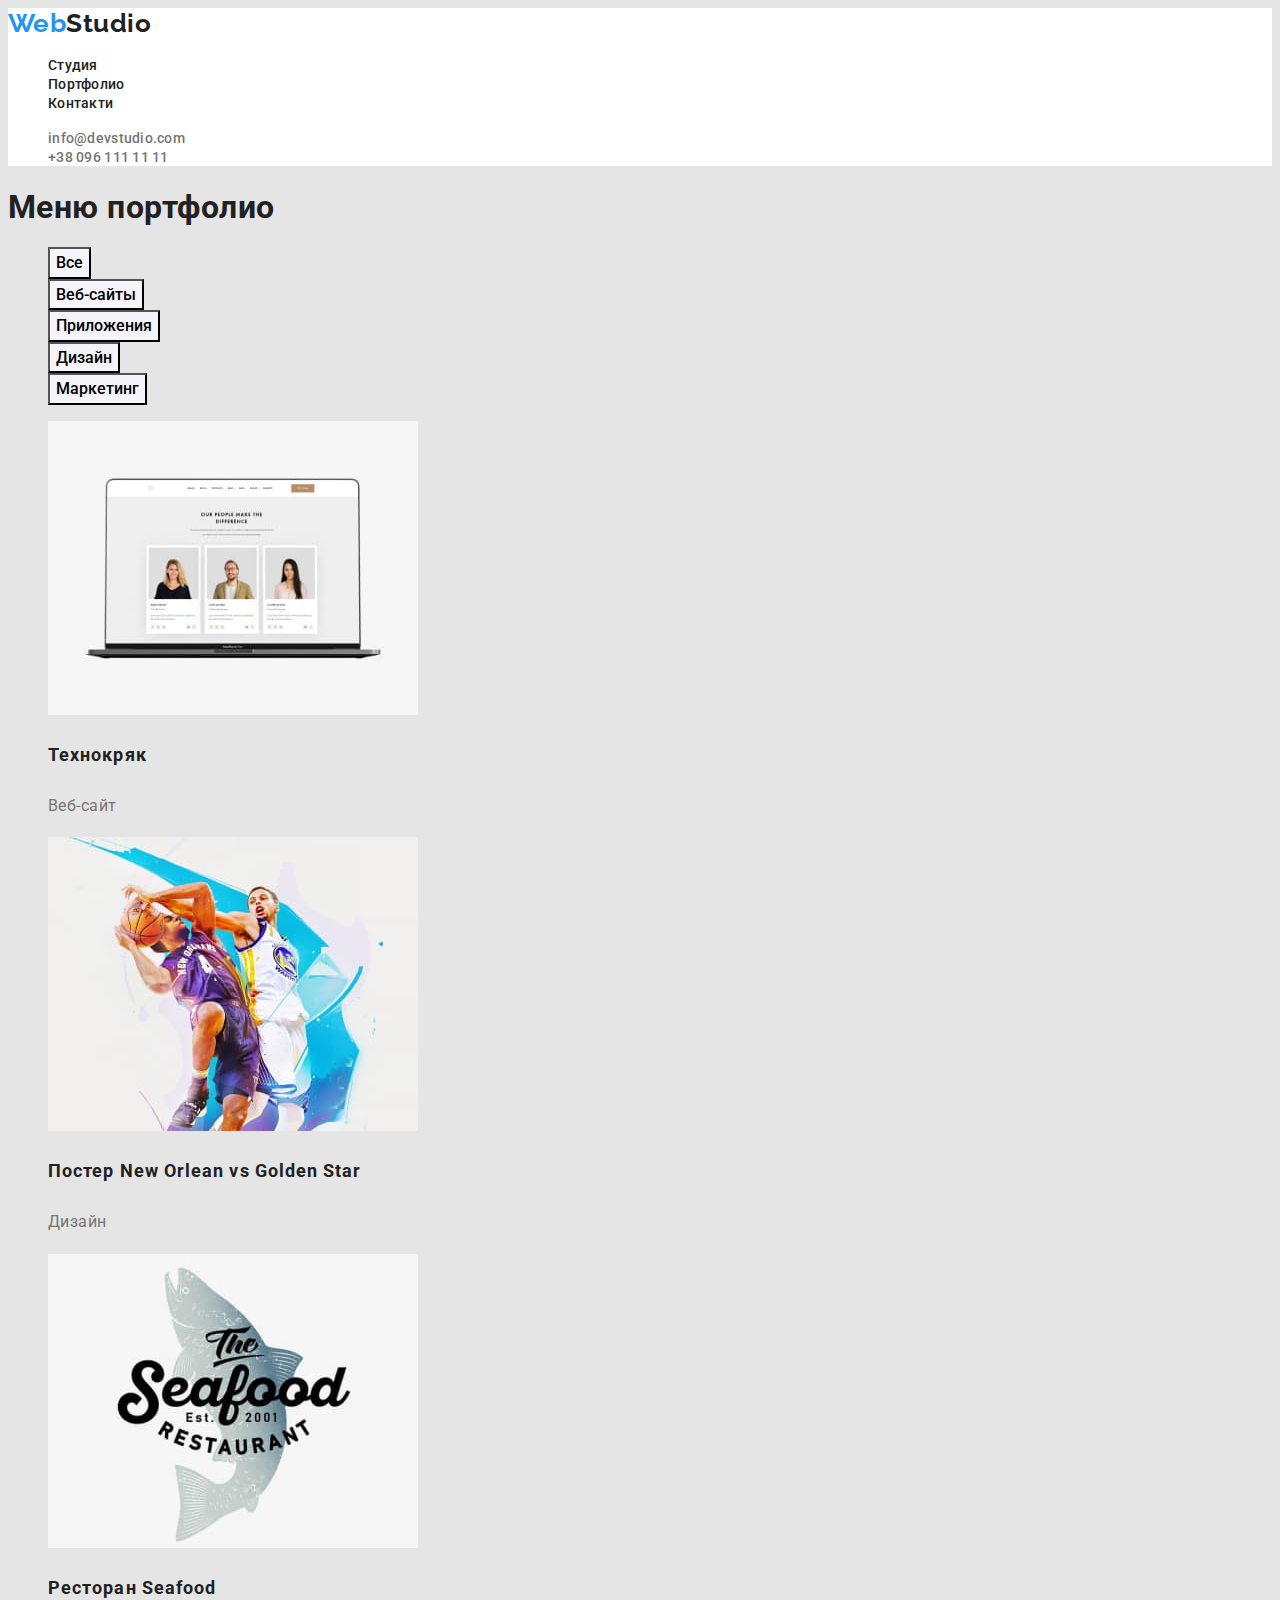
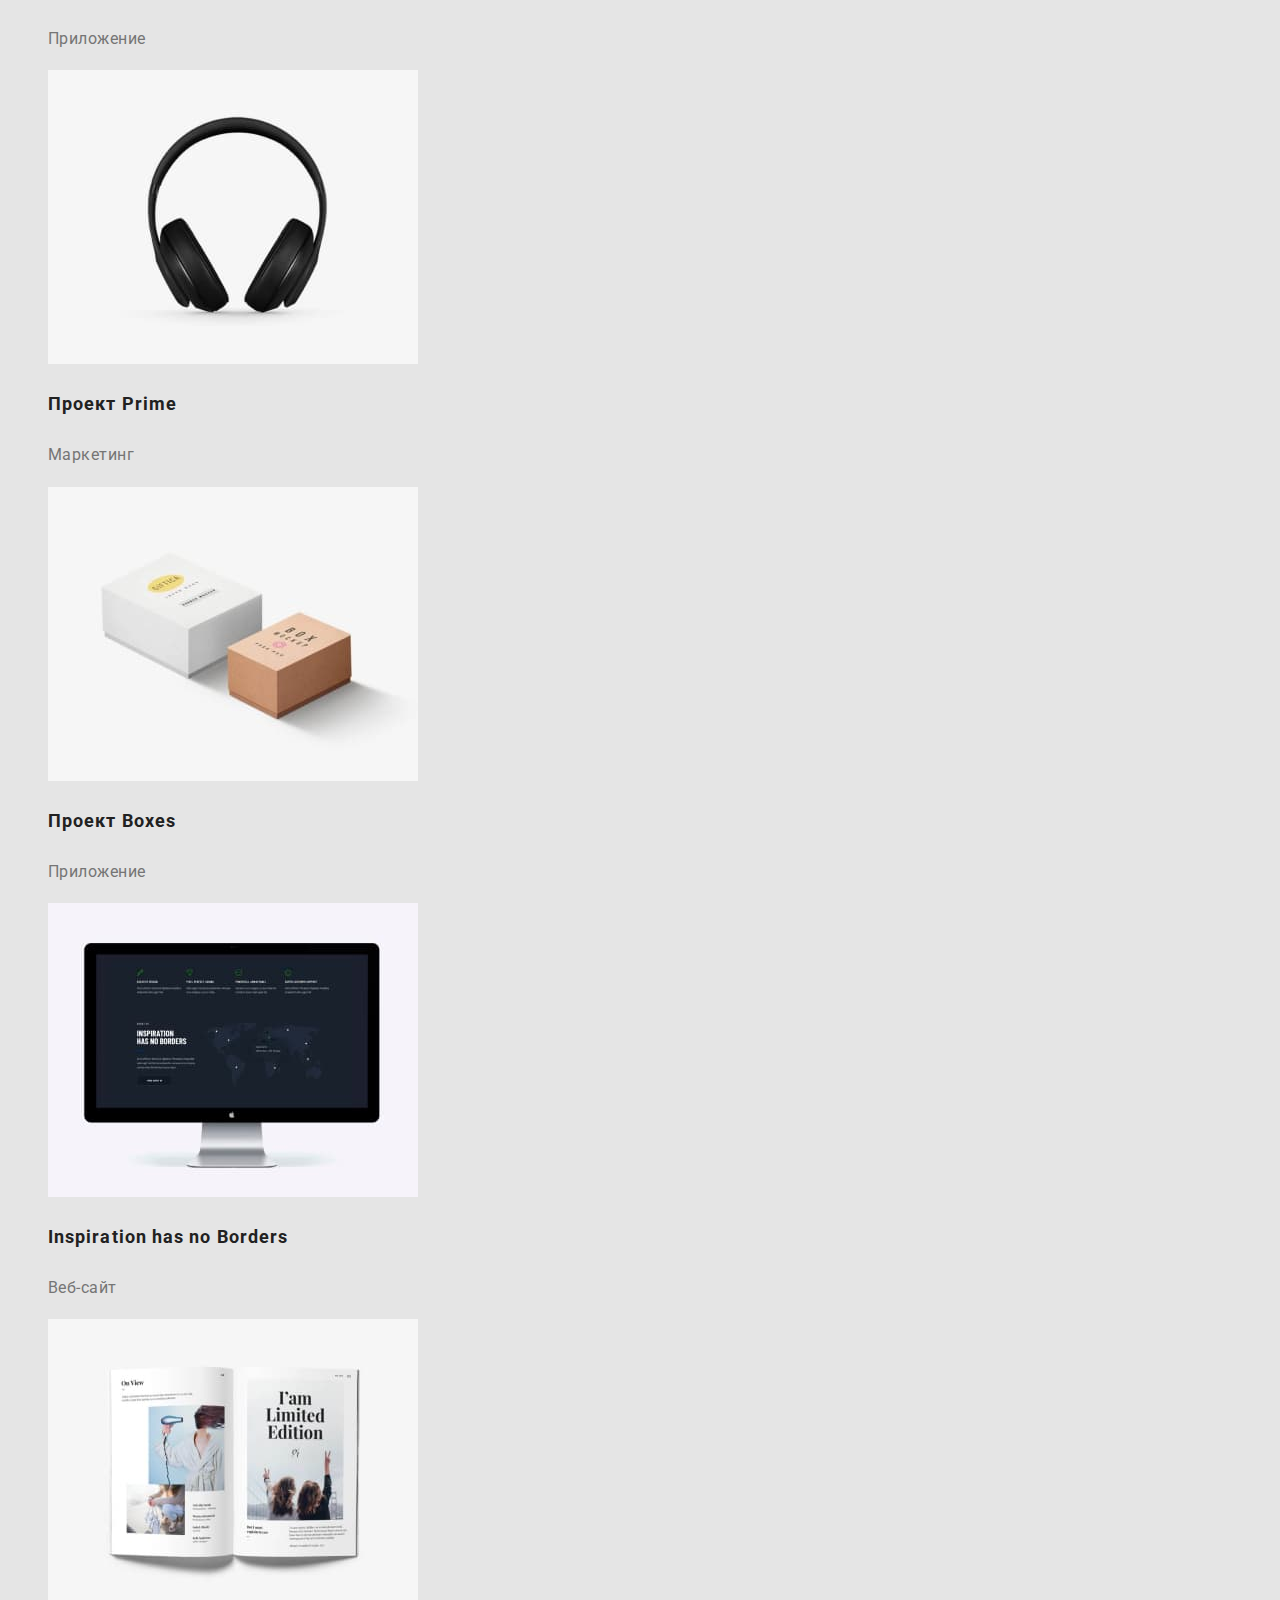
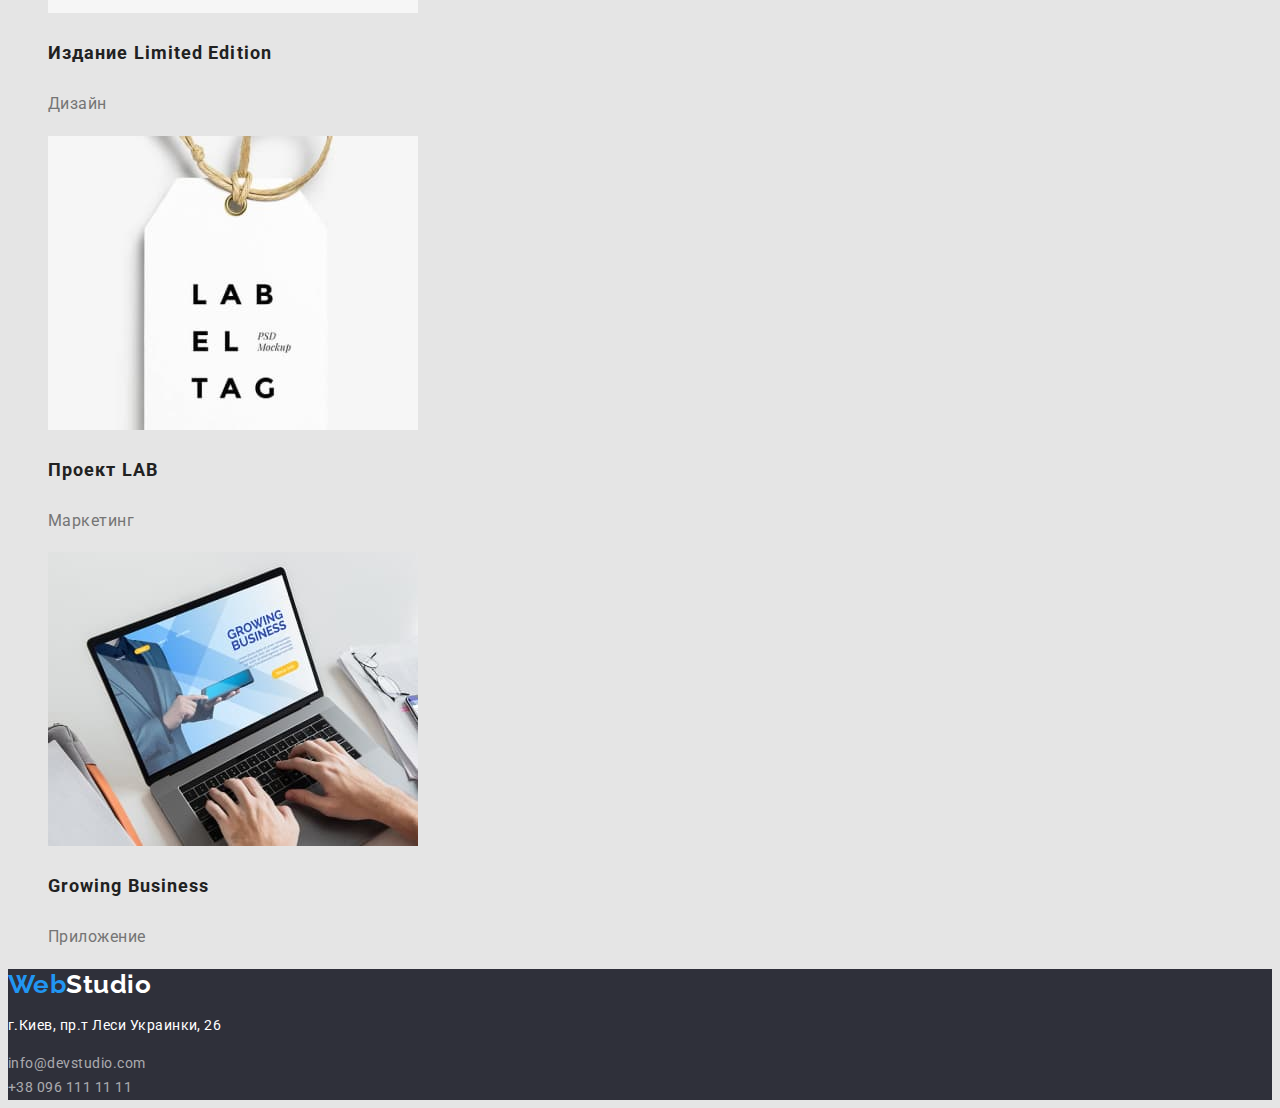
==== portfolio.html @ 2da5a62d "Initial commit" ====
<!DOCTYPE html>
<html lang="en">
  <head>
    <meta charset="UTF-8" />
    <meta http-equiv="X-UA-Compatible" content="IE=edge" />
    <meta name="viewport" content="width=device-width, initial-scale=1.0" />
    <title>Portfolio</title>
    <link rel="preconnect" href="https://fonts.googleapis.com" />
    <link rel="preconnect" href="https://fonts.gstatic.com" crossorigin />
    <link
      href="https://fonts.googleapis.com/css2?family=Raleway:wght@700&family=Roboto:wght@400;500;700;900&display=swap"
      rel="stylesheet"
    />
    <link rel="stylesheet" href="./css/styles.css" />
  </head>
  <body>
    <!-- portfolio header -->
    <header class="header">
      <nav>
        <a class="logo-top" href="info@dvstudio.com"><span class="web">Web</span>Studio</a>
        <ul class="navigation">
          <li class="nav-item"><a class="nav-link" href="./studio.html">Студия</a></li>
          <li class="nav-item"><a class="nav-link" href="./portfolio.html">Портфолио</a></li>
          <li class="nav-item"><a class="nav-link" href="#">Контакти</a></li>
        </ul>
      </nav>
      <ul>
        <li><a class="top-contact" href="mailto:info@devstudio.com">info@devstudio.com</a></li>
        <li><a class="top-contact" href="tel:+380961111111">+38 096 111 11 11</a></li>
      </ul>
    </header>
    <!-- main -->
    <main>
      <!-- portfolio buttons -->
      <section class="port-buttons">
        <h1 class="portfolio-title visually-hidden">Меню портфолио</h1>

        <ul class="btn-list">
          <li><button class="btn secondary" type="button">Все</button></li>
          <li><button class="btn secondary" type="button">Веб-сайты</button></li>
          <li><button class="btn secondary" type="button">Приложения</button></li>
          <li><button class="btn secondary" type="button">Дизайн</button></li>
          <li><button class="btn secondary" type="button">Маркетинг</button></li>
        </ul>
      </section>
      <section class="gallery">
        <ul class="gallery-list">
          <li>
            <a class="galery-link" href="#">
              <img
                class="galery-item"
                src="./images/galery/project1.jpg"
                alt=""
                width="370"
                height="294"
              />
              <h3 class="prt-title">Технокряк</h3>
              <p class="prt-text">Веб-сайт</p>
            </a>
          </li>
          <li>
            <a class="galery-link" href="#">
              <img
                class="galery-img"
                src="./images/galery/project2.jpg"
                alt=""
                width="370"
                height="294"
              />
              <h3 class="prt-title">Постер New Orlean vs Golden Star</h3>
              <p class="prt-text">Дизайн</p>
            </a>
          </li>
          <li>
            <a class="galery-link" href="#">
              <img
                class="galery-img"
                src="./images/galery/project3.jpg"
                alt=""
                width="370"
                height="294"
              />
              <h3 class="prt-title">Ресторан Seafood</h3>
              <p class="prt-text">Приложение</p>
            </a>
          </li>
          <li>
            <a class="galery-link" href="#">
              <img
                class="galery-img"
                src="./images/galery/project4.jpg"
                alt=""
                width="370"
                height="294"
              />
              <h3 class="prt-title">Проект Prime</h3>
              <p class="prt-text">Маркетинг</p>
            </a>
          </li>
          <li class="galery-item">
            <a class="galery-link" href="#">
              <img
                class="galery-img"
                src="./images/galery/project5.jpg"
                alt=""
                width="370"
                height="294"
              />
              <h3 class="prt-title">Проект Boxes</h3>
              <p class="prt-text">Приложение</p>
            </a>
          </li>
          <li>
            <a class="galery-link" href="#">
              <img
                class="galery-img"
                src="./images/galery/project6.jpg"
                alt=""
                width="370"
                height="294"
              />
              <h3 class="prt-title">Inspiration has no Borders</h3>
              <p class="prt-text">Веб-сайт</p>
            </a>
          </li>
          <li>
            <a class="galery-link" href="#">
              <img
                class="galery-img"
                src="./images/galery/project7.jpg"
                alt=""
                width="370"
                height="294"
              />
              <h3 class="prt-title">Издание Limited Edition</h3>
              <p class="prt-text">Дизайн</p>
            </a>
          </li>
          <li>
            <a class="galery-link" href="#">
              <img
                class="galery-img"
                src="./images/galery/project8.jpg"
                alt=""
                width="370"
                height="294"
              />
              <h3 class="prt-title">Проект LAB</h3>
              <p class="prt-text">Маркетинг</p>
            </a>
          </li>
          <li>
            <a class="galery-link" href="#">
              <img
                class="galery-img"
                src="./images/galery/project9.jpg"
                alt=""
                width="370"
                height="294"
              />
              <h3 class="prt-title">Growing Business</h3>
              <p class="prt-text">Приложение</p>
            </a>
          </li>
        </ul>
      </section>
    </main>
    <!--footer -->
    <footer class="footer">
      <a class="logo-bot" href="info@dvstudio.com"><span class="web">Web</span>Studio</a>
      <address class="main-adress">
        <p class="street">г.Киев, пр.т Леси Украинки, 26</p>
        <a class="bot-contact" href="mailto:info@devstudio.com">info@devstudio.com</a>
        <br />
        <a class="bot-contact" href="tel:+380961111111">+38 096 111 11 11</a>
      </address>
    </footer>
  </body>
</html>
---- css/styles.css ----
:root {
  --bgc-color-white: #e5e5e5;
  --title-text-color: #212121;
  --accent-color: #2196f3;
  --paragraf-color: #757575;
  --bot-contact-rgb: rgba(255, 255, 255, 0.6);
  --footer-color: #2f303a;
  --main-font: Roboto;
}
body {
  font-family: Roboto, sans-serif;
  background-color: var(--bgc-color-white);
  color: var(--title-text-color);
  letter-spacing: 0.03em;
}

a {
  color: inherit;
  text-decoration: none;
}

ul {
  list-style: none;
}

/* Header */
.header {
  background-color: #ffffff;
}

.logo-top,
.logo-bot,
.web {
  font-family: 'Raleway';
  font-weight: 700;
  font-size: 26px;
  line-height: 1.2;
}

.logo-bot {
  color: #ffffff;
}
.web {
  color: var(--accent-color);
}

/* Main Nav */

.navigation .nav-link {
  color: var(--title-text-color);
  font-weight: 500;
  font-size: 14px;
  line-height: 1.14;
  letter-spacing: 0.02em;
}
.nav-link:hover,
.nav-link:focus,
.nav-link:active {
  color: var(--accent-color);
}

/* Contact */
.top-contact {
  font-weight: 500;
  font-size: 14px;
  line-height: 1.14;
  letter-spacing: 0.02em;
  color: var(--paragraf-color);
}

.top-contact:hover,
.top-contact:focus {
  color: var(--accent-color);
}

/* title-section */
.first-sec {
  width: 1600px;
  height: 600px;
  left: 0px;
  top: 80px;
  background-color: var(--footer-color);
}
.main-title {
  font-weight: 900;
  font-size: 44px;
  line-height: 1.36;
  text-align: center;
  letter-spacing: 0.06em;
  text-transform: uppercase;
  color: #ffffff;
}

.btn {
  font-family: inherit;
  cursor: pointer;
  text-align: center;
}
.btn.primary {
  font-weight: 700;
  font-size: 16px;
  line-height: 1.9;
  background-color: var(--accent-color);
  color: var(--bgc-color-white);
}

.btn.secondary {
  font-weight: 500;
  font-size: 16px;
  line-height: 1.6;
  background-color: #f5f4fa;
}
.btn.secondary:hover,
.btn.secondary:focus {
  background-color: var(--accent-color);
  color: var(--bgc-color-white);
}

/* advantages */
.adv-title {
  font-weight: 700;
  font-size: 14px;
  line-height: 1.14;
  text-transform: uppercase;
  color: var(--title-color-black);
}
.adv-text {
  font-size: 14px;
  line-height: 1.71;
  color: var(--paragraf-color);
}
/* Our-work */
.section-title {
  font-weight: 700;
  font-size: 36px;
  line-height: 1.16;
  text-align: center;
}

/* Our Team */
.names {
  background-color: #f5f4fa;
}

/* Footer */

.footer {
  background-color: var(--footer-color);
}

.main-adress {
  font-style: normal;
  font-size: 14px;
  line-height: 1.71;
  color: var(--bot-contact-rgb);
}
.street {
  color: #ffffff;
}

.bot-contact:hover,
.bot-contact:focus {
  color: var(--accent-color);
}

/* portfolio title */
.prt-title {
  font-weight: 700;
  font-size: 18px;
  line-height: 2;
  letter-spacing: 0.06em;
}
/* portfolio text */
.prt-text {
  font-size: 16px;
  line-height: 1.9;
  color: var(--paragraf-color);
}
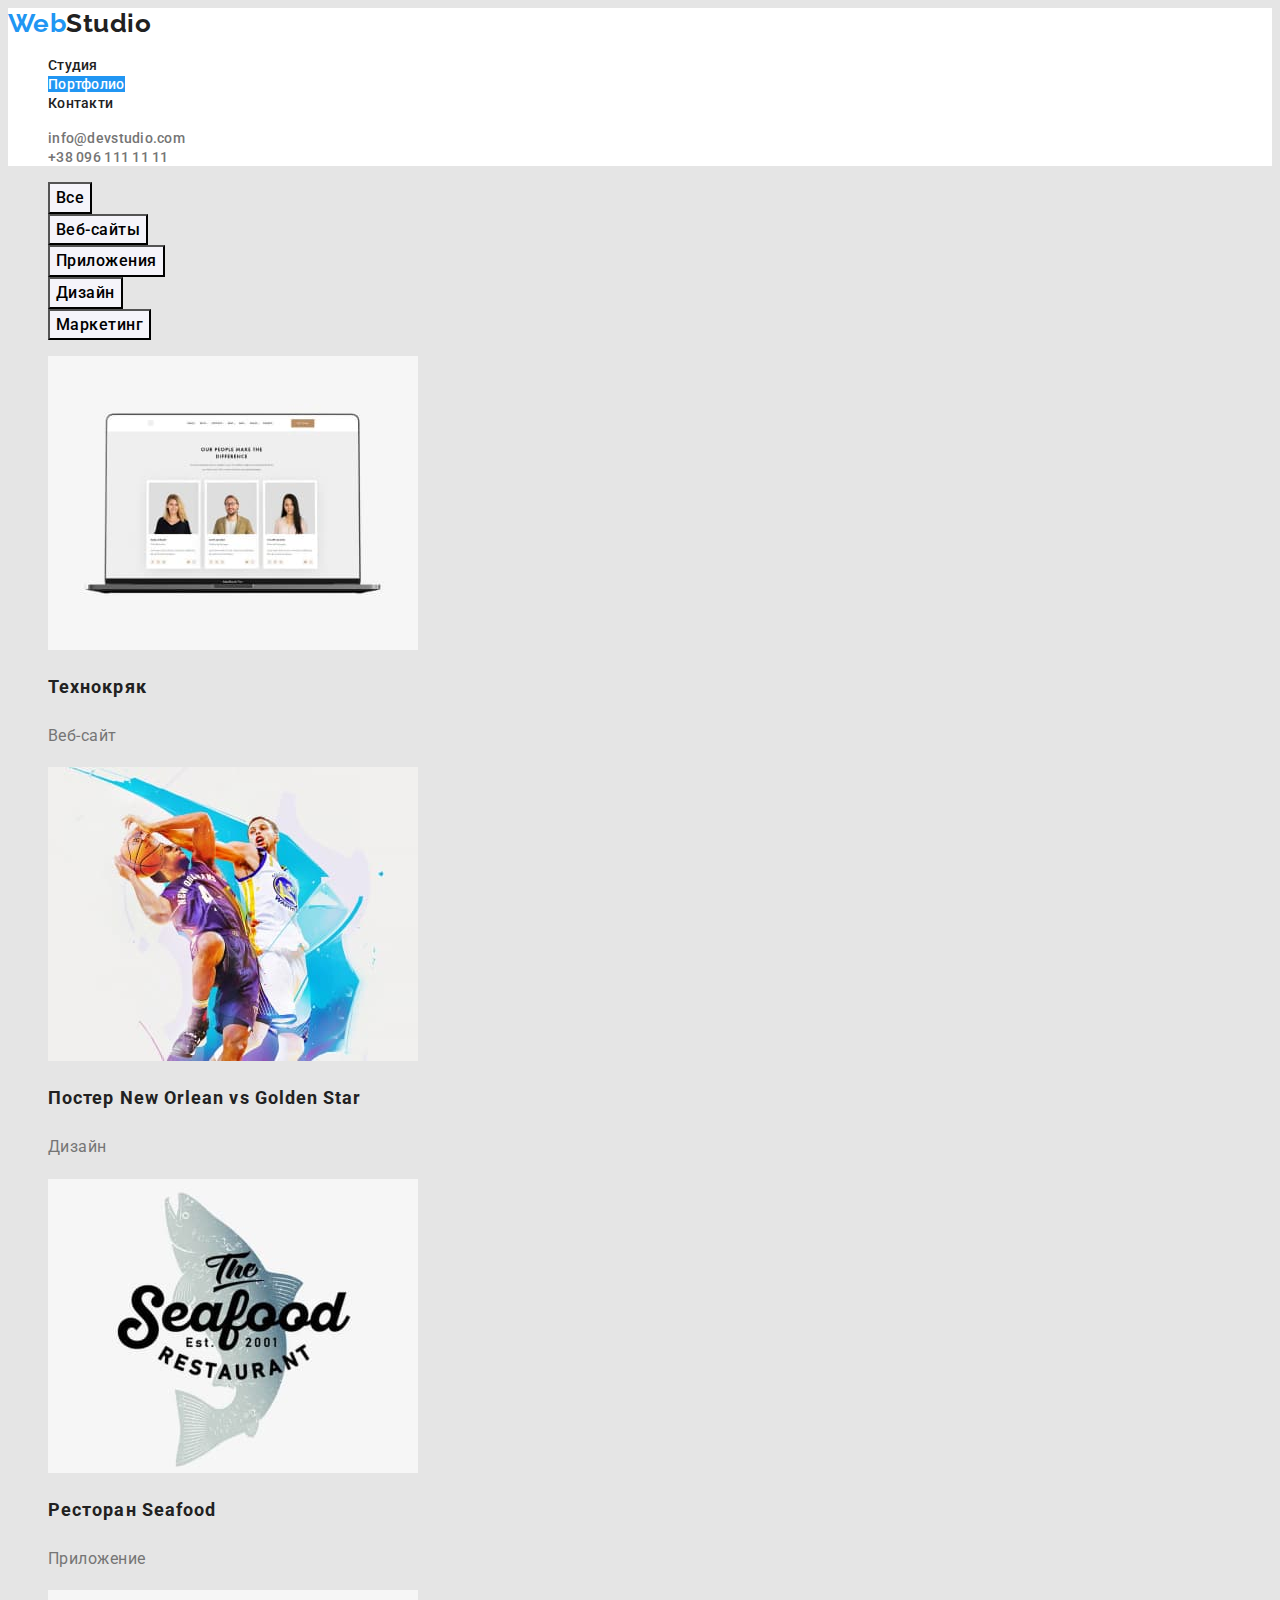
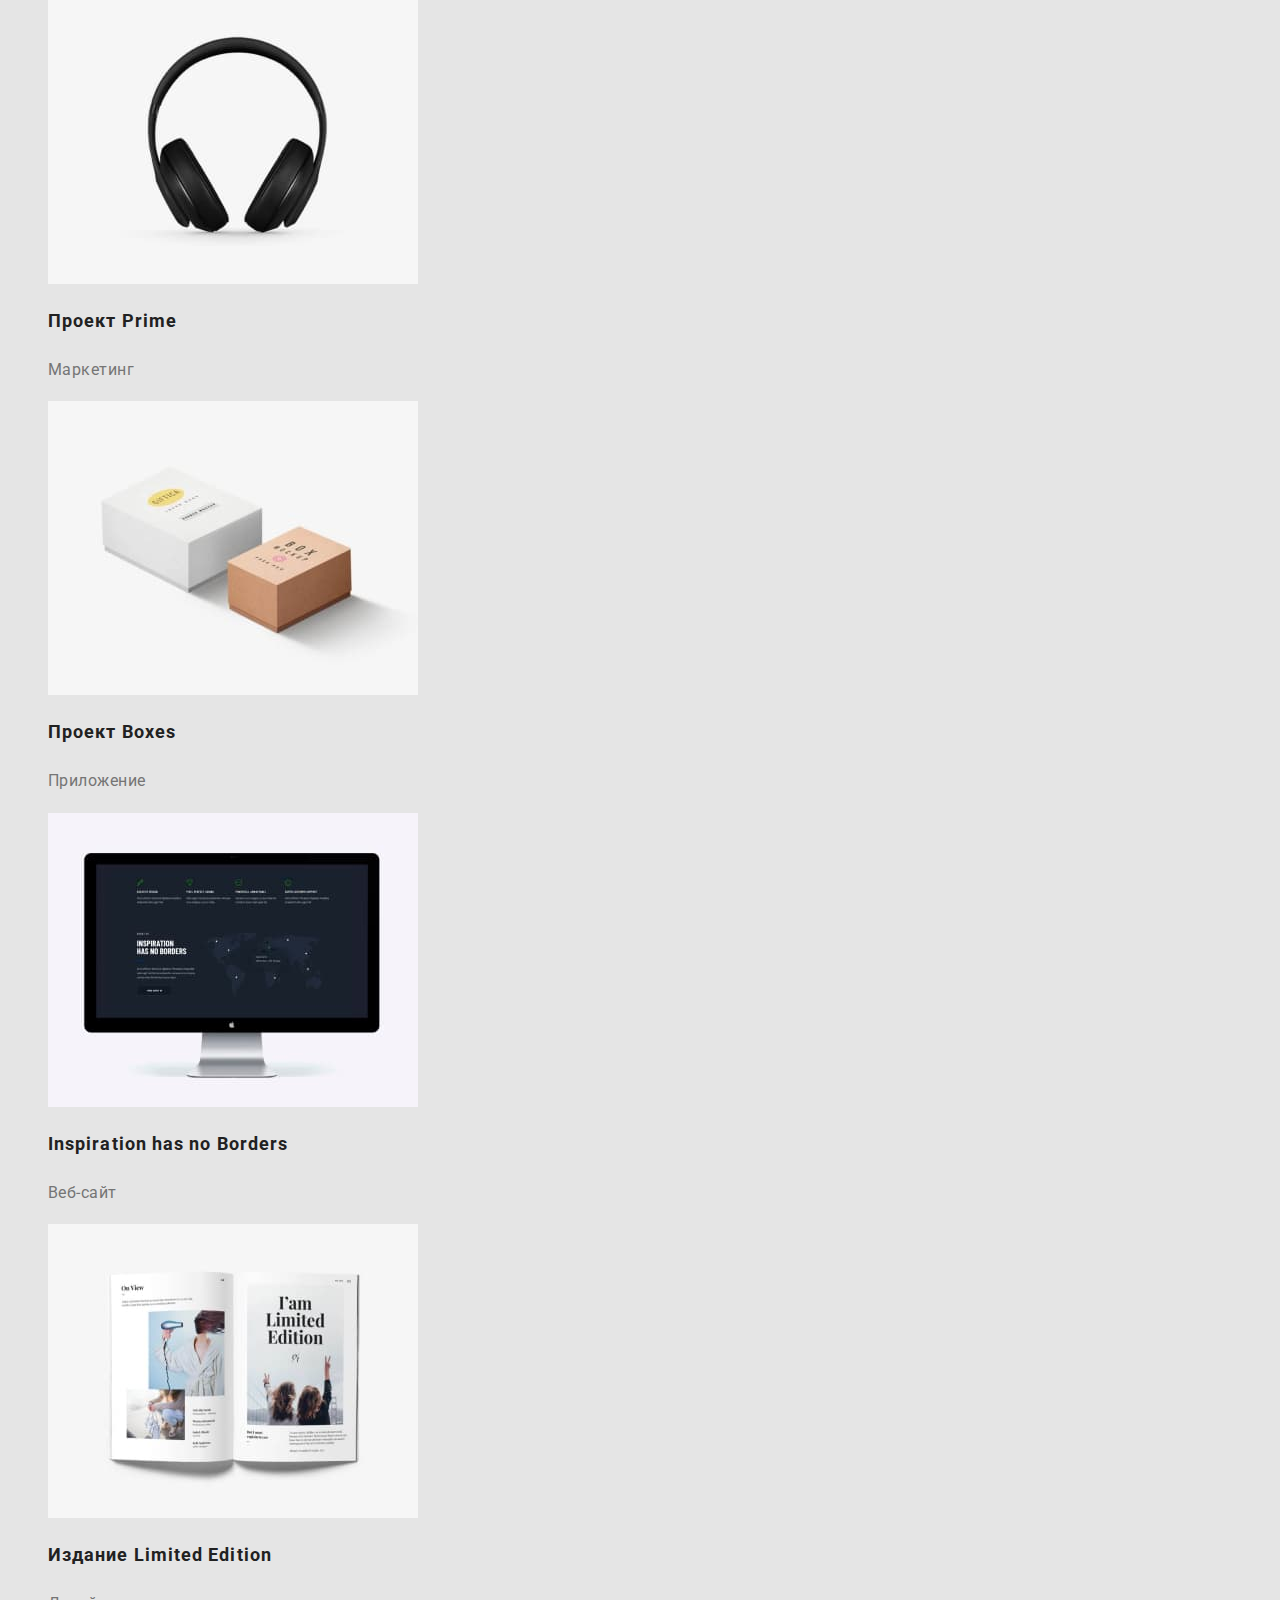
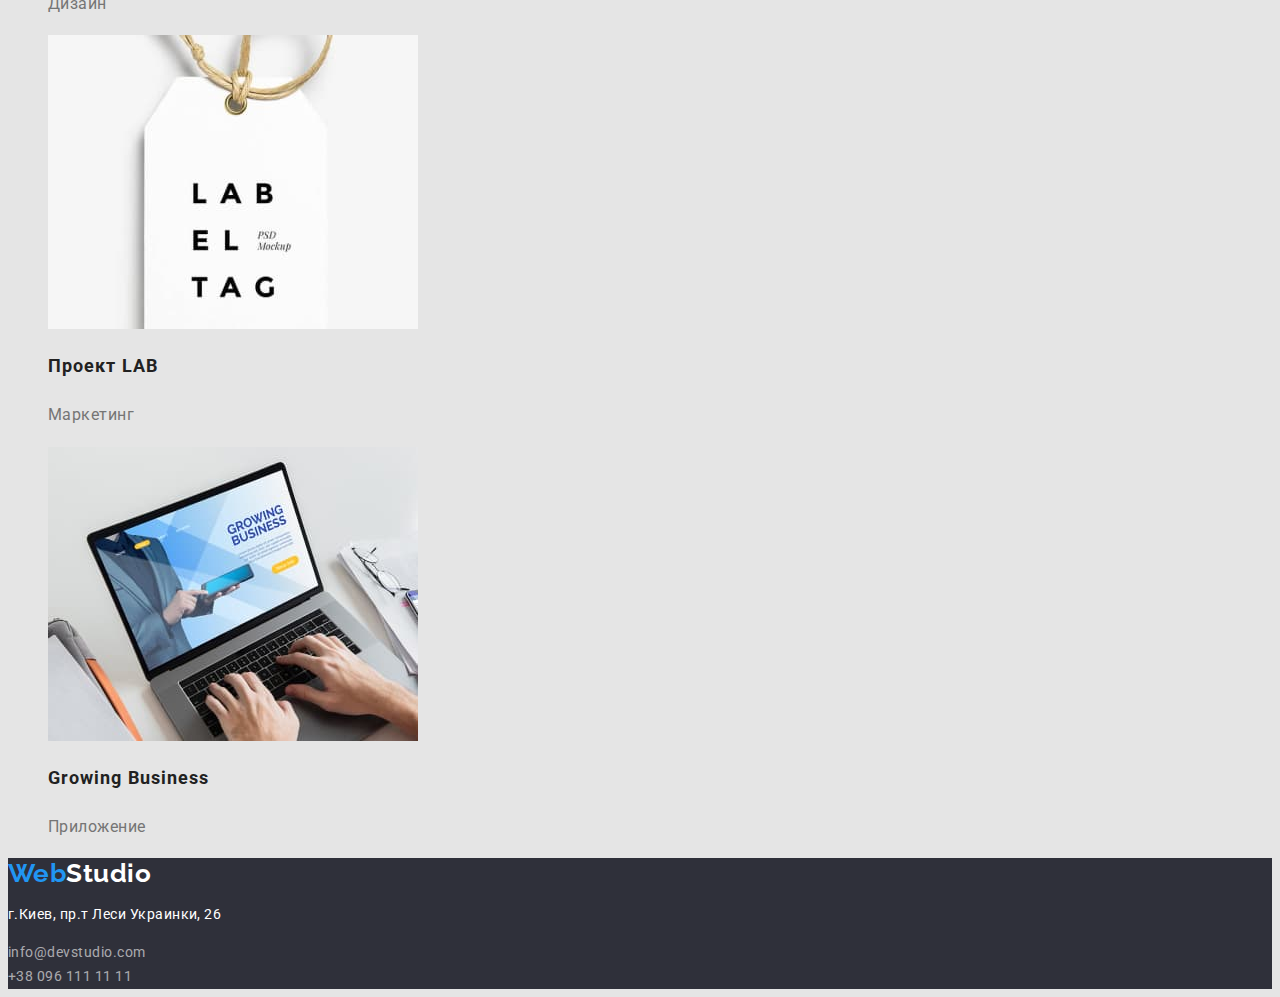
==== commit 3db93131: "ss" ====
--- a/portfolio.html
+++ b/portfolio.html
@@ -1,5 +1,5 @@
 <!DOCTYPE html>
-<html lang="en">
+<html lang="ru">
   <head>
     <meta charset="UTF-8" />
     <meta http-equiv="X-UA-Compatible" content="IE=edge" />
@@ -19,9 +19,15 @@
       <nav>
         <a class="logo-top" href="info@dvstudio.com"><span class="web">Web</span>Studio</a>
         <ul class="navigation">
-          <li class="nav-item"><a class="nav-link" href="./studio.html">Студия</a></li>
-          <li class="nav-item"><a class="nav-link" href="./portfolio.html">Портфолио</a></li>
-          <li class="nav-item"><a class="nav-link" href="#">Контакти</a></li>
+          <li>
+            <a class="nav-link" href="./studio.html">Студия</a>
+          </li>
+          <li>
+            <a class="nav-link current" href="./portfolio.html">Портфолио</a>
+          </li>
+          <li>
+            <a class="nav-link" href="#">Контакти</a>
+          </li>
         </ul>
       </nav>
       <ul>
@@ -31,9 +37,9 @@
     </header>
     <!-- main -->
     <main>
-      <!-- portfolio buttons -->
-      <section class="port-buttons">
-        <h1 class="portfolio-title visually-hidden">Меню портфолио</h1>
+      <!-- portfolio -->
+      <section class="section-portfolio">
+        <h1 class="hidden">Меню портфолио</h1>
 
         <ul class="btn-list">
           <li><button class="btn secondary" type="button">Все</button></li>
@@ -42,8 +48,7 @@
           <li><button class="btn secondary" type="button">Дизайн</button></li>
           <li><button class="btn secondary" type="button">Маркетинг</button></li>
         </ul>
-      </section>
-      <section class="gallery">
+
         <ul class="gallery-list">
           <li>
             <a class="galery-link" href="#">
@@ -54,7 +59,7 @@
                 width="370"
                 height="294"
               />
-              <h3 class="prt-title">Технокряк</h3>
+              <h2 class="prt-title">Технокряк</h2>
               <p class="prt-text">Веб-сайт</p>
             </a>
           </li>
@@ -67,7 +72,7 @@
                 width="370"
                 height="294"
               />
-              <h3 class="prt-title">Постер New Orlean vs Golden Star</h3>
+              <h2 class="prt-title">Постер New Orlean vs Golden Star</h2>
               <p class="prt-text">Дизайн</p>
             </a>
           </li>
@@ -80,7 +85,7 @@
                 width="370"
                 height="294"
               />
-              <h3 class="prt-title">Ресторан Seafood</h3>
+              <h2 class="prt-title">Ресторан Seafood</h2>
               <p class="prt-text">Приложение</p>
             </a>
           </li>
@@ -93,7 +98,7 @@
                 width="370"
                 height="294"
               />
-              <h3 class="prt-title">Проект Prime</h3>
+              <h2 class="prt-title">Проект Prime</h2>
               <p class="prt-text">Маркетинг</p>
             </a>
           </li>
@@ -106,7 +111,7 @@
                 width="370"
                 height="294"
               />
-              <h3 class="prt-title">Проект Boxes</h3>
+              <h2 class="prt-title">Проект Boxes</h2>
               <p class="prt-text">Приложение</p>
             </a>
           </li>
@@ -119,7 +124,7 @@
                 width="370"
                 height="294"
               />
-              <h3 class="prt-title">Inspiration has no Borders</h3>
+              <h2 class="prt-title">Inspiration has no Borders</h2>
               <p class="prt-text">Веб-сайт</p>
             </a>
           </li>
@@ -132,7 +137,7 @@
                 width="370"
                 height="294"
               />
-              <h3 class="prt-title">Издание Limited Edition</h3>
+              <h2 class="prt-title">Издание Limited Edition</h2>
               <p class="prt-text">Дизайн</p>
             </a>
           </li>
@@ -145,7 +150,7 @@
                 width="370"
                 height="294"
               />
-              <h3 class="prt-title">Проект LAB</h3>
+              <h2 class="prt-title">Проект LAB</h2>
               <p class="prt-text">Маркетинг</p>
             </a>
           </li>
@@ -158,7 +163,7 @@
                 width="370"
                 height="294"
               />
-              <h3 class="prt-title">Growing Business</h3>
+              <h2 class="prt-title">Growing Business</h2>
               <p class="prt-text">Приложение</p>
             </a>
           </li>
--- a/css/styles.css
+++ b/css/styles.css
@@ -6,9 +6,10 @@
   --bot-contact-rgb: rgba(255, 255, 255, 0.6);
   --footer-color: #2f303a;
   --main-font: Roboto;
+  --white-color: #ffffff;
 }
 body {
-  font-family: Roboto, sans-serif;
+  font-family: 'Roboto', 'sans-serif';
   background-color: var(--bgc-color-white);
   color: var(--title-text-color);
   letter-spacing: 0.03em;
@@ -23,9 +24,12 @@
   list-style: none;
 }
 
+.hidden {
+  display: none;
+}
 /* Header */
 .header {
-  background-color: #ffffff;
+  background-color: var(--white-color);
 }
 
 .logo-top,
@@ -38,7 +42,7 @@
 }
 
 .logo-bot {
-  color: #ffffff;
+  color: var(--white-color);
 }
 .web {
   color: var(--accent-color);
@@ -53,10 +57,15 @@
   line-height: 1.14;
   letter-spacing: 0.02em;
 }
-.nav-link:hover,
-.nav-link:focus,
-.nav-link:active {
+.navigation .nav-link:hover,
+.navigation .nav-link:focus,
+.navigation .nav-link:active {
   color: var(--accent-color);
+}
+
+.nav-link.current {
+  background-color: var(--accent-color);
+  color: var(--white-color);
 }
 
 /* Contact */
@@ -75,8 +84,8 @@
 
 /* title-section */
 .first-sec {
-  width: 1600px;
-  height: 600px;
+  width: 600px;
+  height: 200px;
   left: 0px;
   top: 80px;
   background-color: var(--footer-color);
@@ -88,50 +97,51 @@
   text-align: center;
   letter-spacing: 0.06em;
   text-transform: uppercase;
-  color: #ffffff;
+  color: var(--white-color);
 }
 
 .btn {
   font-family: inherit;
   cursor: pointer;
   text-align: center;
+  letter-spacing: inherit;
 }
 .btn.primary {
+  position: absolute;
   font-weight: 700;
   font-size: 16px;
   line-height: 1.9;
+  letter-spacing: 0.06em;
   background-color: var(--accent-color);
-  color: var(--bgc-color-white);
+  color: var(--white-color);
 }
 
 .btn.secondary {
   font-weight: 500;
   font-size: 16px;
   line-height: 1.6;
+  text-align: center;
   background-color: #f5f4fa;
 }
 .btn.secondary:hover,
 .btn.secondary:focus {
   background-color: var(--accent-color);
-  color: var(--bgc-color-white);
+  color: var(--white-color);
 }
 
 /* advantages */
-.adv-title {
-  font-weight: 700;
+.advantages-title {
   font-size: 14px;
-  line-height: 1.14;
+  line-height: 1.142;
   text-transform: uppercase;
-  color: var(--title-color-black);
 }
-.adv-text {
+.advantages-text {
   font-size: 14px;
   line-height: 1.71;
   color: var(--paragraf-color);
 }
 /* Our-work */
 .section-title {
-  font-weight: 700;
   font-size: 36px;
   line-height: 1.16;
   text-align: center;
@@ -140,6 +150,17 @@
 /* Our Team */
 .names {
   background-color: #f5f4fa;
+}
+
+.mbr-name {
+  font-weight: 500;
+  font-size: 16px;
+  line-height: 1.2;
+}
+.mbr-text {
+  font-size: 16px;
+  line-height: 1.2;
+  color: var(--paragraf-color);
 }
 
 /* Footer */
@@ -155,7 +176,7 @@
   color: var(--bot-contact-rgb);
 }
 .street {
-  color: #ffffff;
+  color: var(--white-color);
 }
 
 .bot-contact:hover,
@@ -164,8 +185,8 @@
 }
 
 /* portfolio title */
+
 .prt-title {
-  font-weight: 700;
   font-size: 18px;
   line-height: 2;
   letter-spacing: 0.06em;
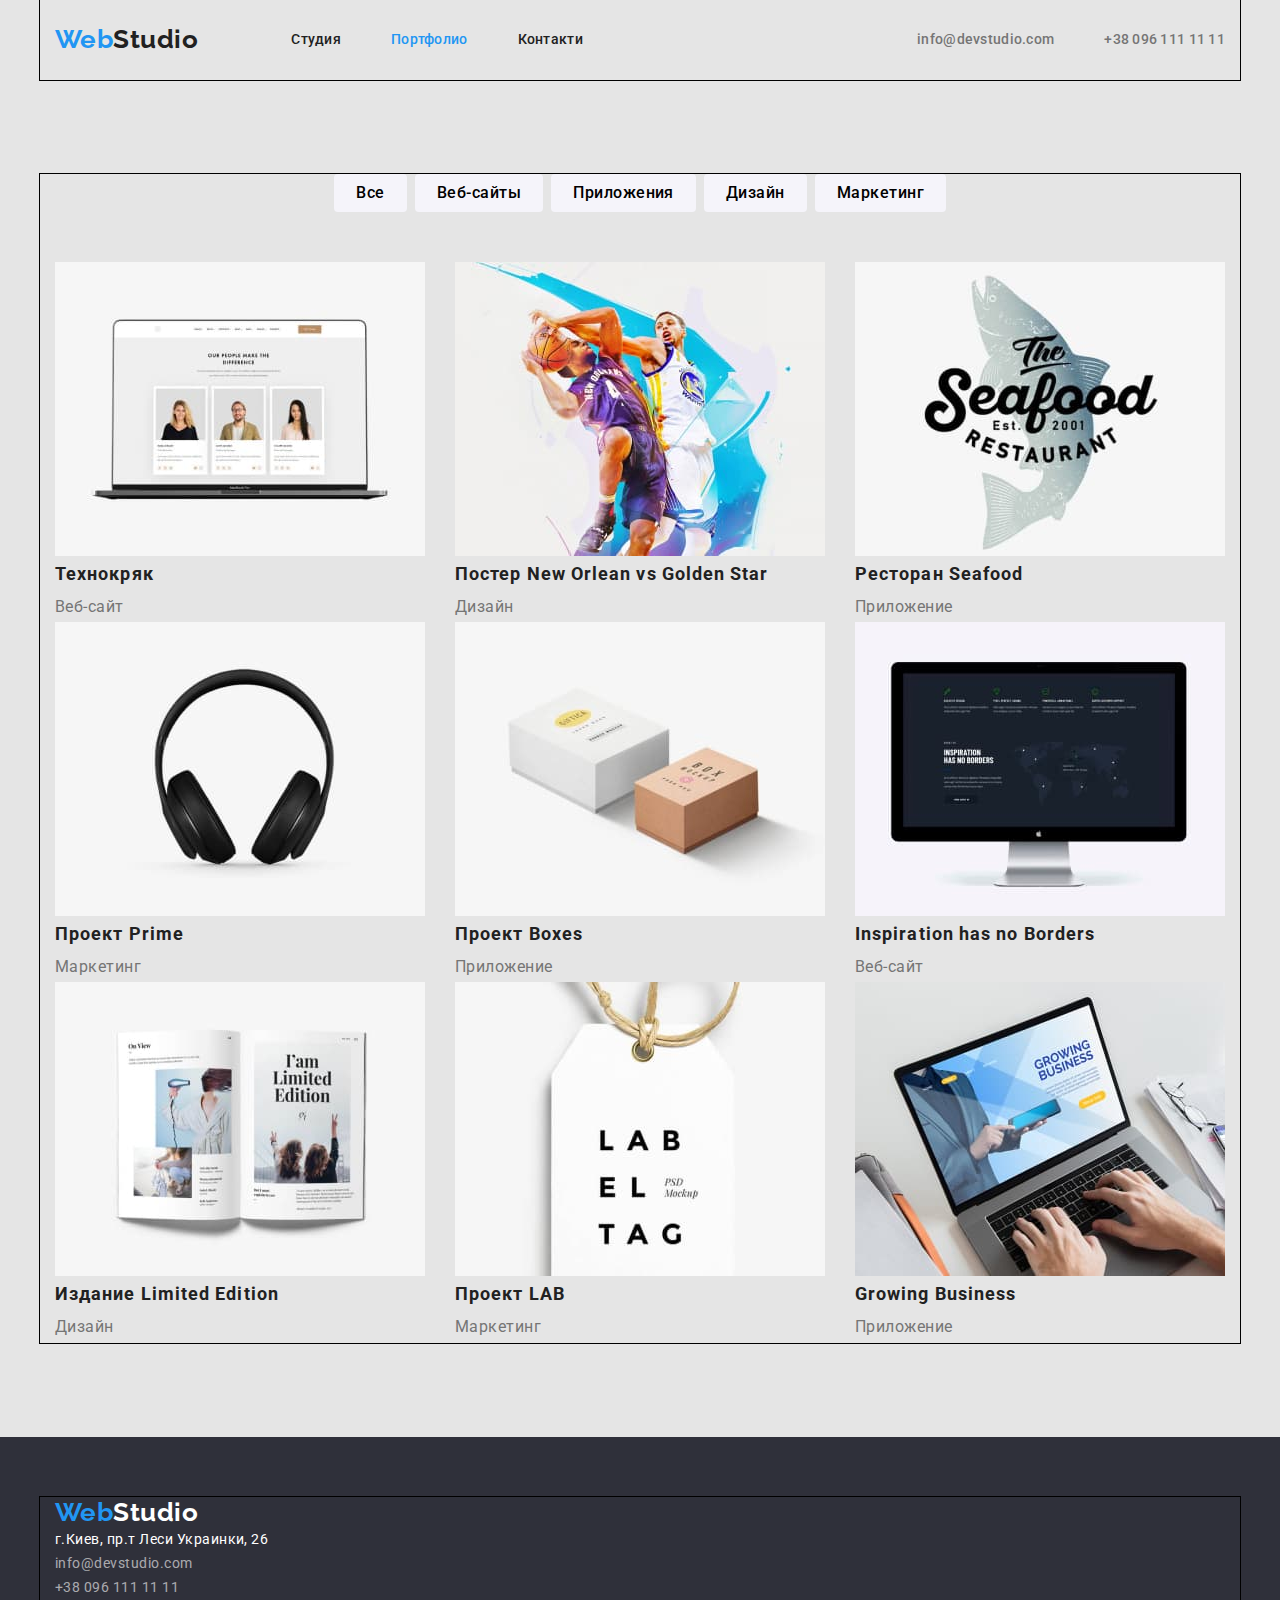
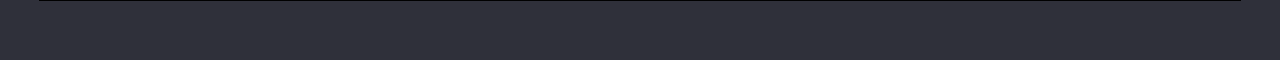
==== commit eab0a419: "flex positionaning" ====
--- a/portfolio.html
+++ b/portfolio.html
@@ -11,174 +11,191 @@
       href="https://fonts.googleapis.com/css2?family=Raleway:wght@700&family=Roboto:wght@400;500;700;900&display=swap"
       rel="stylesheet"
     />
+    <link
+      rel="stylesheet"
+      href="https://cdnjs.cloudflare.com/ajax/libs/modern-normalize/1.1.0/modern-normalize.min.css"
+    />
     <link rel="stylesheet" href="./css/styles.css" />
   </head>
   <body>
     <!-- portfolio header -->
-    <header class="header">
-      <nav>
-        <a class="logo-top" href="info@dvstudio.com"><span class="web">Web</span>Studio</a>
-        <ul class="navigation">
-          <li>
-            <a class="nav-link" href="./studio.html">Студия</a>
+    <!-- Header -->
+    <header class="header-prt">
+      <div class="container head-nav portfolio">
+        <nav class="head-nav">
+          <a class="logo-top" href="./index.html"><span class="web">Web</span>Studio</a>
+          <ul class="navigation">
+            <li class="nav-item">
+              <a class="nav-link" href="./index.html">Студия</a>
+            </li>
+            <li class="nav-item">
+              <a class="nav-link current" href="./portfolio.html">Портфолио</a>
+            </li>
+            <li class="nav-item">
+              <a class="nav-link" href="./portfolio.html">Контакти</a>
+            </li>
+          </ul>
+        </nav>
+        <ul class="contact-list">
+          <li class="contact-item">
+            <a class="top-contact" href="mailto:info@devstudio.com">info@devstudio.com</a>
           </li>
-          <li>
-            <a class="nav-link current" href="./portfolio.html">Портфолио</a>
-          </li>
-          <li>
-            <a class="nav-link" href="#">Контакти</a>
+          <li class="contact-item">
+            <a class="top-contact" href="tel:+380961111111">+38 096 111 11 11</a>
           </li>
         </ul>
-      </nav>
-      <ul>
-        <li><a class="top-contact" href="mailto:info@devstudio.com">info@devstudio.com</a></li>
-        <li><a class="top-contact" href="tel:+380961111111">+38 096 111 11 11</a></li>
-      </ul>
+      </div>
     </header>
     <!-- main -->
     <main>
       <!-- portfolio -->
-      <section class="section-portfolio">
-        <h1 class="hidden">Меню портфолио</h1>
+      <div class="container portfolio">
+        <section class="section-prt">
+          <!-- <h1 class="hidden">Меню портфолио</h1> -->
 
-        <ul class="btn-list">
-          <li><button class="btn secondary" type="button">Все</button></li>
-          <li><button class="btn secondary" type="button">Веб-сайты</button></li>
-          <li><button class="btn secondary" type="button">Приложения</button></li>
-          <li><button class="btn secondary" type="button">Дизайн</button></li>
-          <li><button class="btn secondary" type="button">Маркетинг</button></li>
-        </ul>
+          <ul class="btn-list">
+            <li class="btn-item"><button class="btn secondary" type="button">Все</button></li>
+            <li class="btn-item"><button class="btn secondary" type="button">Веб-сайты</button></li>
+            <li class="btn-item">
+              <button class="btn secondary" type="button">Приложения</button>
+            </li>
+            <li class="btn-item"><button class="btn secondary" type="button">Дизайн</button></li>
+            <li class="btn-item"><button class="btn secondary" type="button">Маркетинг</button></li>
+          </ul>
 
-        <ul class="gallery-list">
-          <li>
-            <a class="galery-link" href="#">
-              <img
-                class="galery-item"
-                src="./images/galery/project1.jpg"
-                alt=""
-                width="370"
-                height="294"
-              />
-              <h2 class="prt-title">Технокряк</h2>
-              <p class="prt-text">Веб-сайт</p>
-            </a>
-          </li>
-          <li>
-            <a class="galery-link" href="#">
-              <img
-                class="galery-img"
-                src="./images/galery/project2.jpg"
-                alt=""
-                width="370"
-                height="294"
-              />
-              <h2 class="prt-title">Постер New Orlean vs Golden Star</h2>
-              <p class="prt-text">Дизайн</p>
-            </a>
-          </li>
-          <li>
-            <a class="galery-link" href="#">
-              <img
-                class="galery-img"
-                src="./images/galery/project3.jpg"
-                alt=""
-                width="370"
-                height="294"
-              />
-              <h2 class="prt-title">Ресторан Seafood</h2>
-              <p class="prt-text">Приложение</p>
-            </a>
-          </li>
-          <li>
-            <a class="galery-link" href="#">
-              <img
-                class="galery-img"
-                src="./images/galery/project4.jpg"
-                alt=""
-                width="370"
-                height="294"
-              />
-              <h2 class="prt-title">Проект Prime</h2>
-              <p class="prt-text">Маркетинг</p>
-            </a>
-          </li>
-          <li class="galery-item">
-            <a class="galery-link" href="#">
-              <img
-                class="galery-img"
-                src="./images/galery/project5.jpg"
-                alt=""
-                width="370"
-                height="294"
-              />
-              <h2 class="prt-title">Проект Boxes</h2>
-              <p class="prt-text">Приложение</p>
-            </a>
-          </li>
-          <li>
-            <a class="galery-link" href="#">
-              <img
-                class="galery-img"
-                src="./images/galery/project6.jpg"
-                alt=""
-                width="370"
-                height="294"
-              />
-              <h2 class="prt-title">Inspiration has no Borders</h2>
-              <p class="prt-text">Веб-сайт</p>
-            </a>
-          </li>
-          <li>
-            <a class="galery-link" href="#">
-              <img
-                class="galery-img"
-                src="./images/galery/project7.jpg"
-                alt=""
-                width="370"
-                height="294"
-              />
-              <h2 class="prt-title">Издание Limited Edition</h2>
-              <p class="prt-text">Дизайн</p>
-            </a>
-          </li>
-          <li>
-            <a class="galery-link" href="#">
-              <img
-                class="galery-img"
-                src="./images/galery/project8.jpg"
-                alt=""
-                width="370"
-                height="294"
-              />
-              <h2 class="prt-title">Проект LAB</h2>
-              <p class="prt-text">Маркетинг</p>
-            </a>
-          </li>
-          <li>
-            <a class="galery-link" href="#">
-              <img
-                class="galery-img"
-                src="./images/galery/project9.jpg"
-                alt=""
-                width="370"
-                height="294"
-              />
-              <h2 class="prt-title">Growing Business</h2>
-              <p class="prt-text">Приложение</p>
-            </a>
-          </li>
-        </ul>
-      </section>
+          <ul class="gallery-list">
+            <li class="galery-item">
+              <a class="galery-link" href="#">
+                <img
+                  class="galery-img"
+                  src="./images/galery/project1.jpg"
+                  alt="технокряк"
+                  width="370"
+                  height="294"
+                />
+                <h2 class="prt-title">Технокряк</h2>
+                <p class="prt-text">Веб-сайт</p>
+              </a>
+            </li>
+            <li class="galery-item">
+              <a class="galery-link" href="#">
+                <img
+                  class="galery-img"
+                  src="./images/galery/project2.jpg"
+                  alt="постер два баскидболісти"
+                  width="370"
+                  height="294"
+                />
+                <h2 class="prt-title">Постер New Orlean vs Golden Star</h2>
+                <p class="prt-text">Дизайн</p>
+              </a>
+            </li>
+            <li class="galery-item">
+              <a class="galery-link" href="#">
+                <img
+                  class="galery-img"
+                  src="./images/galery/project3.jpg"
+                  alt="емблема ресторану Sea Food"
+                  width="370"
+                  height="294"
+                />
+                <h2 class="prt-title">Ресторан Seafood</h2>
+                <p class="prt-text">Приложение</p>
+              </a>
+            </li>
+            <li class="galery-item">
+              <a class="galery-link" href="#">
+                <img
+                  class="galery-img"
+                  src="./images/galery/project4.jpg"
+                  alt="наушники"
+                  width="370"
+                  height="294"
+                />
+                <h2 class="prt-title">Проект Prime</h2>
+                <p class="prt-text">Маркетинг</p>
+              </a>
+            </li>
+            <li class="galery-item">
+              <a class="galery-link" href="#">
+                <img
+                  class="galery-img"
+                  src="./images/galery/project5.jpg"
+                  alt="дві коробочки"
+                  width="370"
+                  height="294"
+                />
+                <h2 class="prt-title">Проект Boxes</h2>
+                <p class="prt-text">Приложение</p>
+              </a>
+            </li>
+            <li class="galery-item">
+              <a class="galery-link" href="#">
+                <img
+                  class="galery-img"
+                  src="./images/galery/project6.jpg"
+                  alt="монітор"
+                  width="370"
+                  height="294"
+                />
+                <h2 class="prt-title">Inspiration has no Borders</h2>
+                <p class="prt-text">Веб-сайт</p>
+              </a>
+            </li>
+            <li class="galery-item">
+              <a class="galery-link" href="#">
+                <img
+                  class="galery-img"
+                  src="./images/galery/project7.jpg"
+                  alt="книга"
+                  width="370"
+                  height="294"
+                />
+                <h2 class="prt-title">Издание Limited Edition</h2>
+                <p class="prt-text">Дизайн</p>
+              </a>
+            </li>
+            <li class="galery-item">
+              <a class="galery-link" href="#">
+                <img
+                  class="galery-img"
+                  src="./images/galery/project8.jpg"
+                  alt="брилок"
+                  width="370"
+                  height="294"
+                />
+                <h2 class="prt-title">Проект LAB</h2>
+                <p class="prt-text">Маркетинг</p>
+              </a>
+            </li>
+            <li class="galery-item">
+              <a class="galery-link" href="#">
+                <img
+                  class="galery-img"
+                  src="./images/galery/project9.jpg"
+                  alt="робота за лаптопом"
+                  width="370"
+                  height="294"
+                />
+                <h2 class="prt-title">Growing Business</h2>
+                <p class="prt-text">Приложение</p>
+              </a>
+            </li>
+          </ul>
+        </section>
+      </div>
     </main>
     <!--footer -->
     <footer class="footer">
-      <a class="logo-bot" href="info@dvstudio.com"><span class="web">Web</span>Studio</a>
-      <address class="main-adress">
-        <p class="street">г.Киев, пр.т Леси Украинки, 26</p>
-        <a class="bot-contact" href="mailto:info@devstudio.com">info@devstudio.com</a>
-        <br />
-        <a class="bot-contact" href="tel:+380961111111">+38 096 111 11 11</a>
-      </address>
+      <div class="container">
+        <a class="logo-bot" href="info@dvstudio.com"><span class="web">Web</span>Studio</a>
+        <address class="main-adress">
+          <p class="street">г.Киев, пр.т Леси Украинки, 26</p>
+          <a class="bot-contact" href="mailto:info@devstudio.com">info@devstudio.com</a>
+          <br />
+          <a class="bot-contact" href="tel:+380961111111">+38 096 111 11 11</a>
+        </address>
+      </div>
     </footer>
   </body>
 </html>
--- a/css/styles.css
+++ b/css/styles.css
@@ -5,11 +5,12 @@
   --paragraf-color: #757575;
   --bot-contact-rgb: rgba(255, 255, 255, 0.6);
   --footer-color: #2f303a;
+  --white-color: #ffffff;
+  /* Fonts */
   --main-font: Roboto;
-  --white-color: #ffffff;
 }
 body {
-  font-family: 'Roboto', 'sans-serif';
+  font-family: 'Roboto', sans-serif;
   background-color: var(--bgc-color-white);
   color: var(--title-text-color);
   letter-spacing: 0.03em;
@@ -20,7 +21,20 @@
   text-decoration: none;
 }
 
-ul {
+img {
+  display: block;
+}
+
+h1,
+h2,
+h3,
+h4,
+h5,
+h6,
+ul,
+p {
+  margin: 0;
+  padding: 0;
   list-style: none;
 }
 
@@ -30,6 +44,15 @@
 /* Header */
 .header {
   background-color: var(--white-color);
+}
+
+.container {
+  outline: solid 1px black;
+  margin-left: auto;
+  margin-right: auto;
+  width: 1200px;
+  padding-left: 15px;
+  padding-right: 15px;
 }
 
 .logo-top,
@@ -49,8 +72,34 @@
 }
 
 /* Main Nav */
-
+.head-nav {
+  display: flex;
+  align-items: center;
+}
+.navigation {
+  margin-left: 93px;
+}
+
+.contact-list {
+  margin-left: auto;
+}
+.navigation,
+.contact-list {
+  display: flex;
+}
+
+.contact-item:not(:last-child) {
+  margin-right: 50px;
+}
+.nav-item:not(:last-child) {
+  margin-right: 50px;
+}
+.top-contact,
+.nav-link {
+  padding: 32px 0px;
+}
 .navigation .nav-link {
+  display: block;
   color: var(--title-text-color);
   font-weight: 500;
   font-size: 14px;
@@ -64,8 +113,7 @@
 }
 
 .nav-link.current {
-  background-color: var(--accent-color);
-  color: var(--white-color);
+  color: var(--accent-color);
 }
 
 /* Contact */
@@ -75,6 +123,7 @@
   line-height: 1.14;
   letter-spacing: 0.02em;
   color: var(--paragraf-color);
+  display: block;
 }
 
 .top-contact:hover,
@@ -82,12 +131,14 @@
   color: var(--accent-color);
 }
 
-/* title-section */
+/* hero-section */
+.hero {
+  padding: 94px 0px;
+}
 .first-sec {
-  width: 600px;
-  height: 200px;
-  left: 0px;
-  top: 80px;
+  text-align: center;
+  align-items: center;
+
   background-color: var(--footer-color);
 }
 .main-title {
@@ -97,21 +148,31 @@
   text-align: center;
   letter-spacing: 0.06em;
   text-transform: uppercase;
+  margin-bottom: 30px;
+
   color: var(--white-color);
 }
 
 .btn {
+  border-radius: 4px;
+  min-width: 73px;
+
   font-family: inherit;
   cursor: pointer;
   text-align: center;
   letter-spacing: inherit;
 }
 .btn.primary {
-  position: absolute;
   font-weight: 700;
   font-size: 16px;
   line-height: 1.9;
   letter-spacing: 0.06em;
+
+  min-width: 200px;
+  border: none;
+  padding: 10px 32px;
+
+  box-shadow: 0px 4px 4px rgba(0, 0, 0, 0.15);
   background-color: var(--accent-color);
   color: var(--white-color);
 }
@@ -121,6 +182,9 @@
   font-size: 16px;
   line-height: 1.6;
   text-align: center;
+  padding: 6px 22px;
+  border: none;
+
   background-color: #f5f4fa;
 }
 .btn.secondary:hover,
@@ -130,34 +194,88 @@
 }
 
 /* advantages */
+
+.advant {
+  padding: 94px 0px;
+}
+.advantages-list {
+  display: flex;
+  flex-wrap: wrap;
+  justify-content: center;
+}
+
+.adv-item {
+  width: 270px;
+}
+.adv-item:not(:last-child) {
+  margin-right: 30px;
+}
+
 .advantages-title {
   font-size: 14px;
   line-height: 1.142;
   text-transform: uppercase;
-}
+  margin-bottom: 10px;
+}
+
 .advantages-text {
   font-size: 14px;
   line-height: 1.71;
   color: var(--paragraf-color);
 }
 /* Our-work */
+
+.work {
+  padding: 94px 0px;
+}
+.work-list {
+  display: flex;
+  justify-content: center;
+}
+.img-item:not(:last-child) {
+  margin-right: 30px;
+}
+
 .section-title {
   font-size: 36px;
   line-height: 1.16;
   text-align: center;
+  margin-bottom: 50px;
 }
 
 /* Our Team */
-.names {
+.our-members {
   background-color: #f5f4fa;
 }
+.container.team {
+  padding: 94px 0px;
+}
+
+.img-list {
+  display: flex;
+  flex-wrap: wrap;
+  justify-content: center;
+}
+.team-item:not(:last-child) {
+  margin-right: 30px;
+}
+.team-item {
+  background-color: var(--white-color);
+}
 
 .mbr-name {
+  text-align: center;
+  margin-bottom: 10px;
+  margin-top: 30px;
+
   font-weight: 500;
   font-size: 16px;
   line-height: 1.2;
 }
 .mbr-text {
+  text-align: center;
+  padding-bottom: 30px;
+
   font-size: 16px;
   line-height: 1.2;
   color: var(--paragraf-color);
@@ -167,6 +285,7 @@
 
 .footer {
   background-color: var(--footer-color);
+  padding: 60px 0px;
 }
 
 .main-adress {
@@ -186,14 +305,45 @@
 
 /* portfolio title */
 
+.header-prt {
+  background-color: var(--bgc-color-white);
+}
+.portfolio {
+  margin-bottom: 94px;
+}
 .prt-title {
   font-size: 18px;
   line-height: 2;
   letter-spacing: 0.06em;
 }
-/* portfolio text */
+
+/* Portfolio text */
+.gallery-list {
+  display: flex;
+  flex-wrap: wrap;
+  width: 370;
+}
+.galery-item {
+  margin-right: 30px;
+}
+
+.galery-item:nth-child(3n) {
+  margin-right: 0px;
+}
+.galery-item :nth-last-child(-n + 3) {
+  margin-bottom: 0;
+}
+
 .prt-text {
   font-size: 16px;
   line-height: 1.9;
   color: var(--paragraf-color);
 }
+.btn-list {
+  display: flex;
+  justify-content: center;
+  margin-bottom: 50px;
+}
+.btn-item:not(:last-child) {
+  margin-right: 8px;
+}
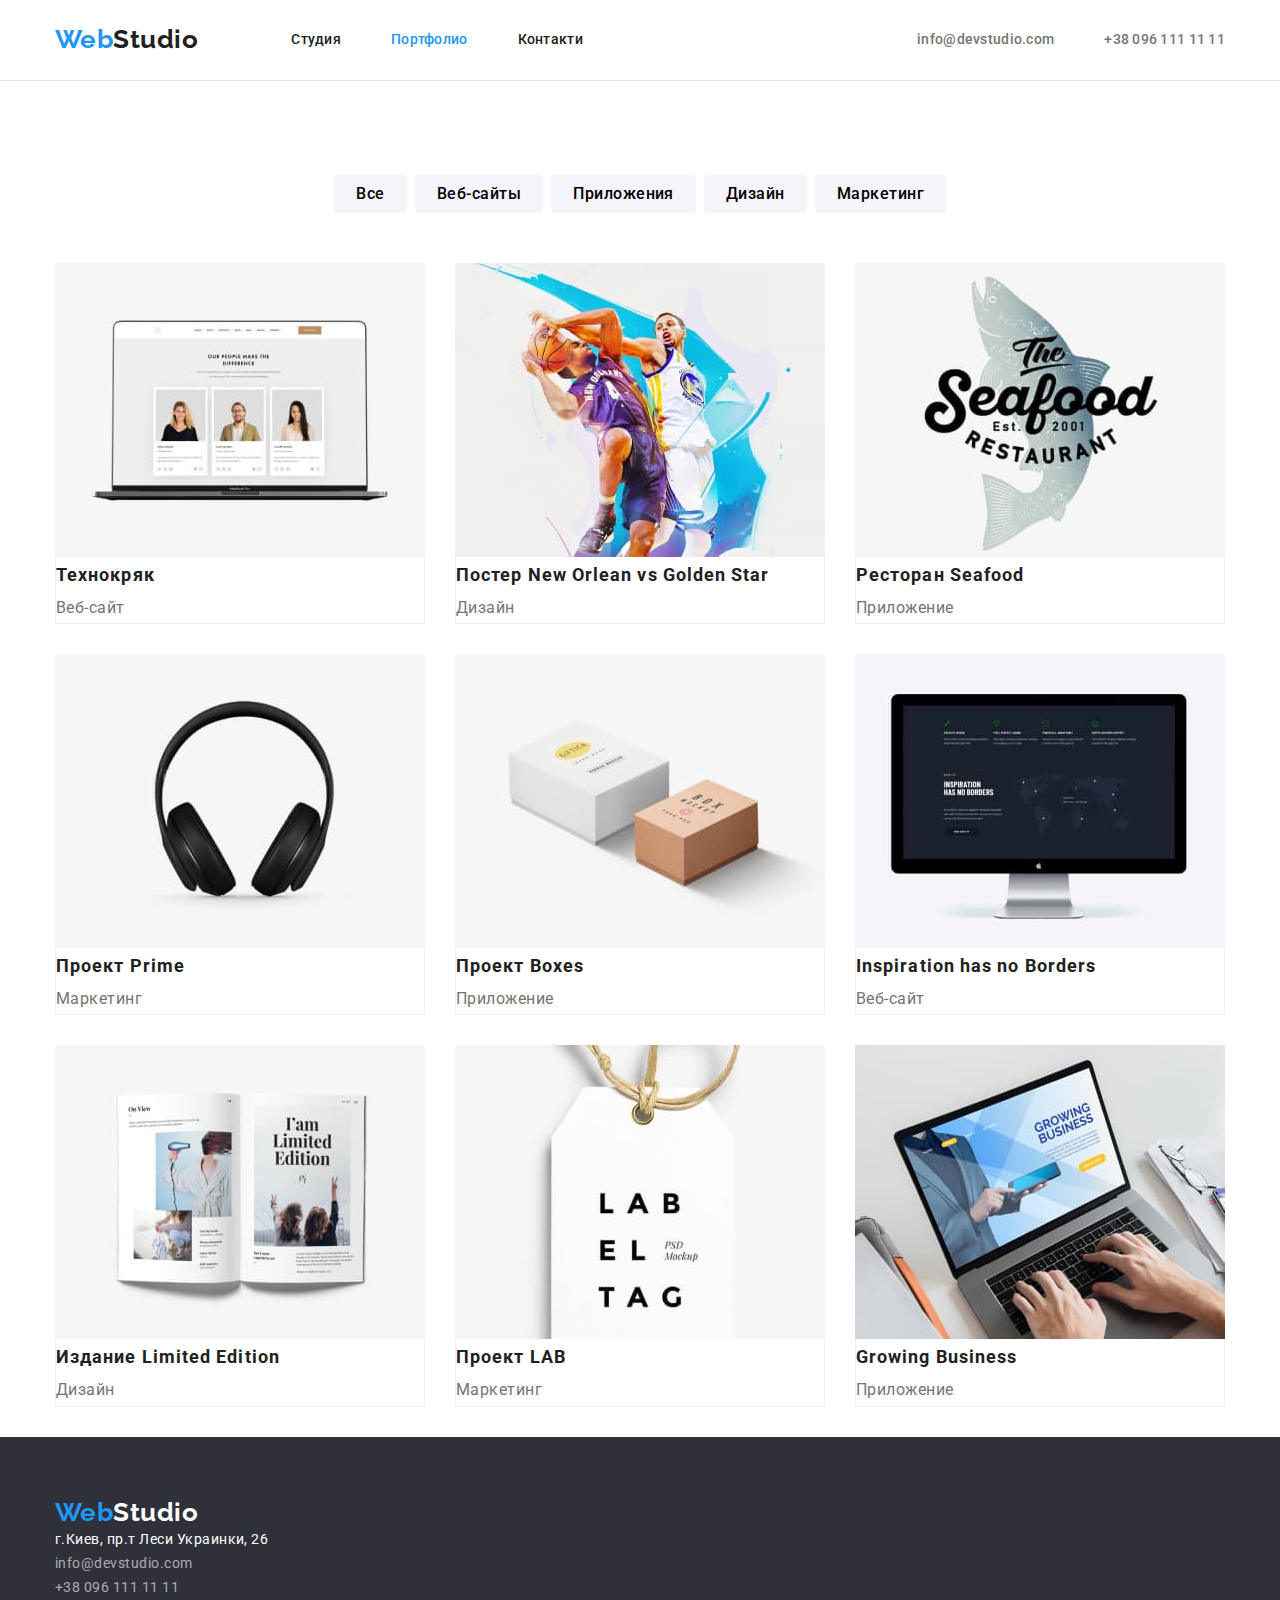
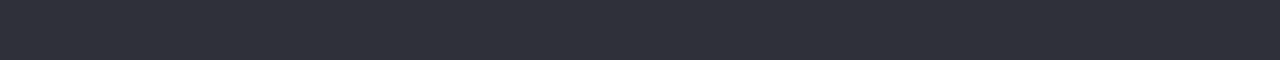
==== commit ac13507a: "css border" ====
--- a/portfolio.html
+++ b/portfolio.html
@@ -21,7 +21,7 @@
     <!-- portfolio header -->
     <!-- Header -->
     <header class="header-prt">
-      <div class="container head-nav portfolio">
+      <div class="container head-nav">
         <nav class="head-nav">
           <a class="logo-top" href="./index.html"><span class="web">Web</span>Studio</a>
           <ul class="navigation">
@@ -49,7 +49,7 @@
     <!-- main -->
     <main>
       <!-- portfolio -->
-      <div class="container portfolio">
+      <div class="container prt-menu">
         <section class="section-prt">
           <!-- <h1 class="hidden">Меню портфолио</h1> -->
 
@@ -73,8 +73,10 @@
                   width="370"
                   height="294"
                 />
-                <h2 class="prt-title">Технокряк</h2>
-                <p class="prt-text">Веб-сайт</p>
+                <div class="prt-descrition">
+                  <h2 class="prt-title">Технокряк</h2>
+                  <p class="prt-text">Веб-сайт</p>
+                </div>
               </a>
             </li>
             <li class="galery-item">
@@ -86,8 +88,10 @@
                   width="370"
                   height="294"
                 />
-                <h2 class="prt-title">Постер New Orlean vs Golden Star</h2>
-                <p class="prt-text">Дизайн</p>
+                <div class="prt-descrition">
+                  <h2 class="prt-title">Постер New Orlean vs Golden Star</h2>
+                  <p class="prt-text">Дизайн</p>
+                </div>
               </a>
             </li>
             <li class="galery-item">
@@ -99,8 +103,10 @@
                   width="370"
                   height="294"
                 />
-                <h2 class="prt-title">Ресторан Seafood</h2>
-                <p class="prt-text">Приложение</p>
+                <div class="prt-descrition">
+                  <h2 class="prt-title">Ресторан Seafood</h2>
+                  <p class="prt-text">Приложение</p>
+                </div>
               </a>
             </li>
             <li class="galery-item">
@@ -112,8 +118,10 @@
                   width="370"
                   height="294"
                 />
-                <h2 class="prt-title">Проект Prime</h2>
-                <p class="prt-text">Маркетинг</p>
+                <div class="prt-descrition">
+                  <h2 class="prt-title">Проект Prime</h2>
+                  <p class="prt-text">Маркетинг</p>
+                </div>
               </a>
             </li>
             <li class="galery-item">
@@ -125,8 +133,10 @@
                   width="370"
                   height="294"
                 />
-                <h2 class="prt-title">Проект Boxes</h2>
-                <p class="prt-text">Приложение</p>
+                <div class="prt-descrition">
+                  <h2 class="prt-title">Проект Boxes</h2>
+                  <p class="prt-text">Приложение</p>
+                </div>
               </a>
             </li>
             <li class="galery-item">
@@ -138,8 +148,10 @@
                   width="370"
                   height="294"
                 />
-                <h2 class="prt-title">Inspiration has no Borders</h2>
-                <p class="prt-text">Веб-сайт</p>
+                <div class="prt-descrition">
+                  <h2 class="prt-title">Inspiration has no Borders</h2>
+                  <p class="prt-text">Веб-сайт</p>
+                </div>
               </a>
             </li>
             <li class="galery-item">
@@ -151,8 +163,10 @@
                   width="370"
                   height="294"
                 />
-                <h2 class="prt-title">Издание Limited Edition</h2>
-                <p class="prt-text">Дизайн</p>
+                <div class="prt-descrition">
+                  <h2 class="prt-title">Издание Limited Edition</h2>
+                  <p class="prt-text">Дизайн</p>
+                </div>
               </a>
             </li>
             <li class="galery-item">
@@ -164,8 +178,10 @@
                   width="370"
                   height="294"
                 />
-                <h2 class="prt-title">Проект LAB</h2>
-                <p class="prt-text">Маркетинг</p>
+                <div class="prt-descrition">
+                  <h2 class="prt-title">Проект LAB</h2>
+                  <p class="prt-text">Маркетинг</p>
+                </div>
               </a>
             </li>
             <li class="galery-item">
@@ -177,8 +193,10 @@
                   width="370"
                   height="294"
                 />
-                <h2 class="prt-title">Growing Business</h2>
-                <p class="prt-text">Приложение</p>
+                <div class="prt-descrition">
+                  <h2 class="prt-title">Growing Business</h2>
+                  <p class="prt-text">Приложение</p>
+                </div>
               </a>
             </li>
           </ul>
--- a/css/styles.css
+++ b/css/styles.css
@@ -11,7 +11,7 @@
 }
 body {
   font-family: 'Roboto', sans-serif;
-  background-color: var(--bgc-color-white);
+  background-color: var(--white-color);
   color: var(--title-text-color);
   letter-spacing: 0.03em;
 }
@@ -44,10 +44,10 @@
 /* Header */
 .header {
   background-color: var(--white-color);
+  border-bottom: 1px solid var(--bgc-color-white);
 }
 
 .container {
-  outline: solid 1px black;
   margin-left: auto;
   margin-right: auto;
   width: 1200px;
@@ -261,6 +261,9 @@
 }
 .team-item {
   background-color: var(--white-color);
+  box-shadow: 0px 1px 3px rgba(0, 0, 0, 0.12), 0px 1px 1px rgba(0, 0, 0, 0.14),
+    0px 2px 1px rgba(0, 0, 0, 0.2);
+  border-radius: 0px 0px 4px 4px;
 }
 
 .mbr-name {
@@ -306,11 +309,15 @@
 /* portfolio title */
 
 .header-prt {
-  background-color: var(--bgc-color-white);
-}
-.portfolio {
+  background-color: var(--white-color);
+  border-bottom: 1px solid var(--bgc-color-white);
   margin-bottom: 94px;
 }
+
+.container .prt-menu {
+  margin-bottom: 94px;
+}
+
 .prt-title {
   font-size: 18px;
   line-height: 2;
@@ -325,6 +332,11 @@
 }
 .galery-item {
   margin-right: 30px;
+  margin-bottom: 30px;
+}
+.prt-descrition {
+  border: 1px solid #eeeeee;
+  border-top: 0px;
 }
 
 .galery-item:nth-child(3n) {
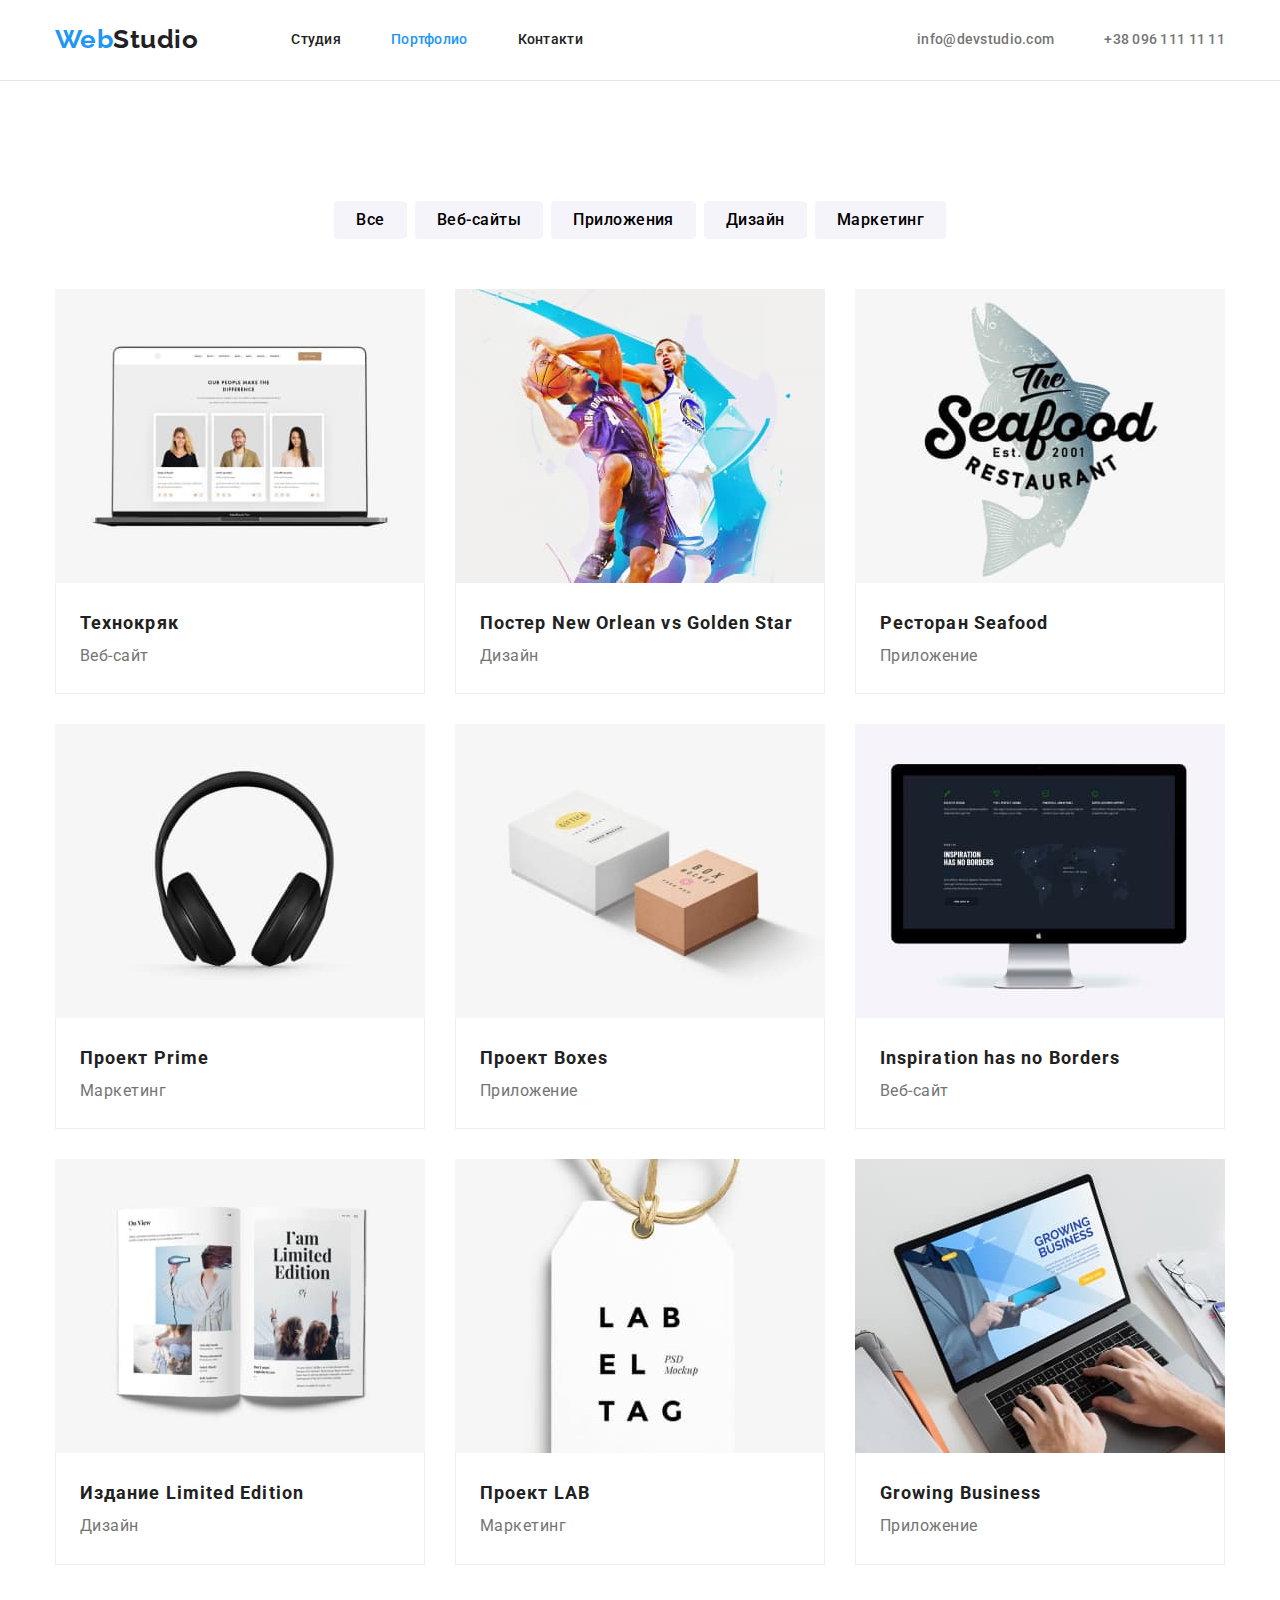
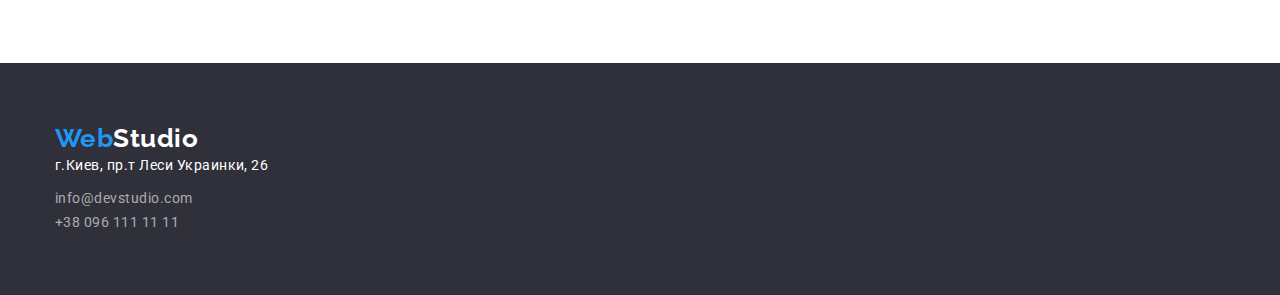
==== commit 67c554c7: "correction" ====
--- a/portfolio.html
+++ b/portfolio.html
@@ -49,8 +49,8 @@
     <!-- main -->
     <main>
       <!-- portfolio -->
-      <div class="container prt-menu">
-        <section class="section-prt">
+      <section class="section-prt">
+        <div class="container">
           <!-- <h1 class="hidden">Меню портфолио</h1> -->
 
           <ul class="btn-list">
@@ -200,8 +200,8 @@
               </a>
             </li>
           </ul>
-        </section>
-      </div>
+        </div>
+      </section>
     </main>
     <!--footer -->
     <footer class="footer">
--- a/css/styles.css
+++ b/css/styles.css
@@ -132,12 +132,12 @@
 }
 
 /* hero-section */
-.hero {
-  padding: 94px 0px;
-}
+
 .first-sec {
   text-align: center;
   align-items: center;
+  padding-bottom: 200px;
+  padding-top: 200px;
 
   background-color: var(--footer-color);
 }
@@ -195,7 +195,7 @@
 
 /* advantages */
 
-.advant {
+.advantages {
   padding: 94px 0px;
 }
 .advantages-list {
@@ -225,8 +225,8 @@
 }
 /* Our-work */
 
-.work {
-  padding: 94px 0px;
+.our-work {
+  padding-bottom: 94px;
 }
 .work-list {
   display: flex;
@@ -247,7 +247,7 @@
 .our-members {
   background-color: #f5f4fa;
 }
-.container.team {
+.our-members {
   padding: 94px 0px;
 }
 
@@ -290,12 +290,17 @@
   background-color: var(--footer-color);
   padding: 60px 0px;
 }
-
+.logo-bot {
+  margin-bottom: 20px;
+}
 .main-adress {
   font-style: normal;
   font-size: 14px;
   line-height: 1.71;
   color: var(--bot-contact-rgb);
+}
+.main-adress :not(:last-child) {
+  margin-bottom: 9px;
 }
 .street {
   color: var(--white-color);
@@ -311,11 +316,11 @@
 .header-prt {
   background-color: var(--white-color);
   border-bottom: 1px solid var(--bgc-color-white);
-  margin-bottom: 94px;
-}
-
-.container .prt-menu {
-  margin-bottom: 94px;
+}
+
+.section-prt {
+  padding-bottom: 68px;
+  padding-top: 120px;
 }
 
 .prt-title {
@@ -337,13 +342,14 @@
 .prt-descrition {
   border: 1px solid #eeeeee;
   border-top: 0px;
+  padding: 22px 24px;
 }
 
 .galery-item:nth-child(3n) {
   margin-right: 0px;
 }
 .galery-item :nth-last-child(-n + 3) {
-  margin-bottom: 0;
+  margin-bottom: 0px;
 }
 
 .prt-text {
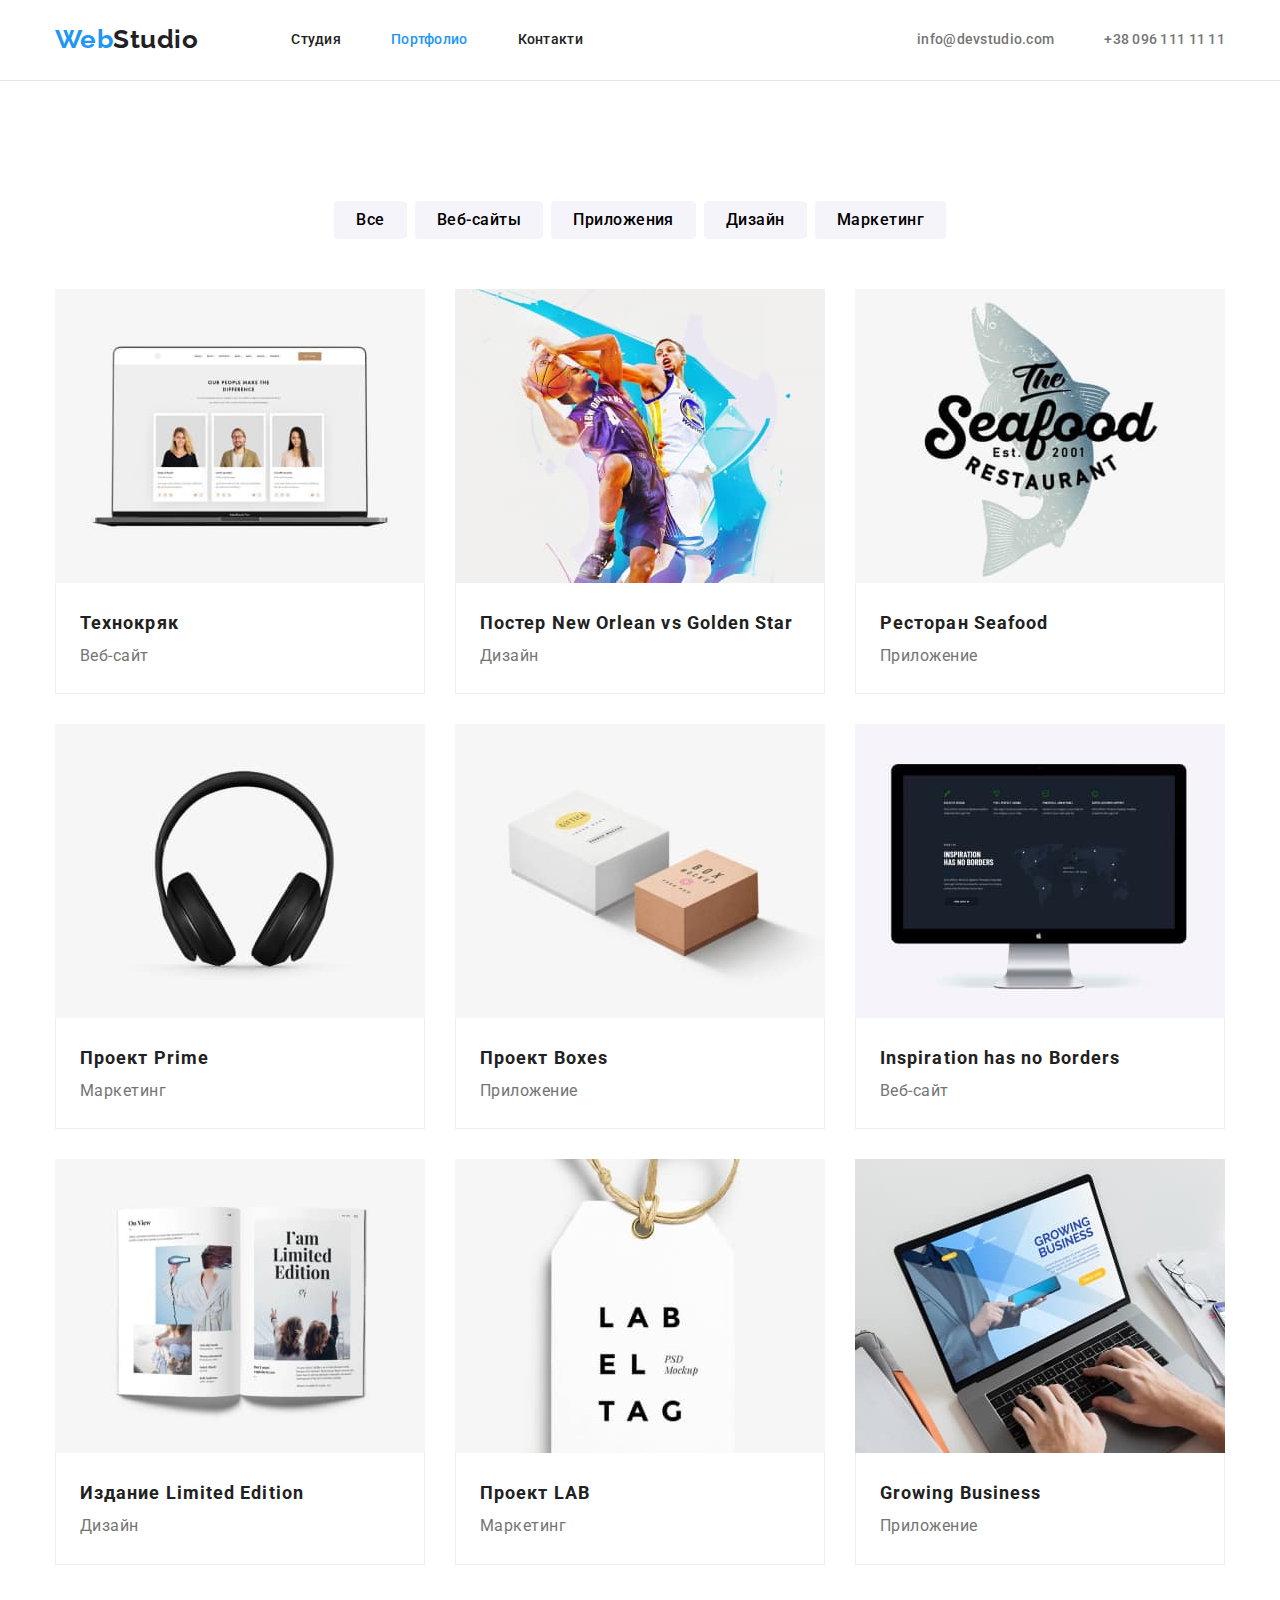
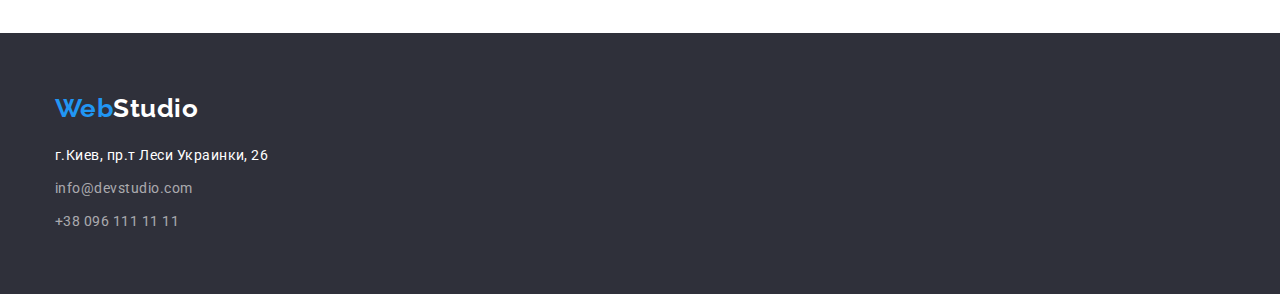
==== commit 0661acfe: "correction" ====
--- a/portfolio.html
+++ b/portfolio.html
@@ -208,10 +208,17 @@
       <div class="container">
         <a class="logo-bot" href="info@dvstudio.com"><span class="web">Web</span>Studio</a>
         <address class="main-adress">
-          <p class="street">г.Киев, пр.т Леси Украинки, 26</p>
-          <a class="bot-contact" href="mailto:info@devstudio.com">info@devstudio.com</a>
-          <br />
-          <a class="bot-contact" href="tel:+380961111111">+38 096 111 11 11</a>
+          <ul class="bot-address-list">
+            <li class="bot-address-item">
+              <a class="street-link" href="#">г.Киев, пр.т Леси Украинки, 26</a>
+            </li>
+            <li class="bot-address-item">
+              <a class="bot-contact-link" href="mailto:info@devstudio.com">info@devstudio.com</a>
+            </li>
+            <li class="bot-address-item">
+              <a class="bot-contact-link" href="tel:+380961111111">+38 096 111 11 11</a>
+            </li>
+          </ul>
         </address>
       </div>
     </footer>
--- a/css/styles.css
+++ b/css/styles.css
@@ -290,20 +290,20 @@
   background-color: var(--footer-color);
   padding: 60px 0px;
 }
-.logo-bot {
-  margin-bottom: 20px;
-}
+
 .main-adress {
+  margin-top: 20px;
+
   font-style: normal;
   font-size: 14px;
   line-height: 1.71;
   color: var(--bot-contact-rgb);
 }
-.main-adress :not(:last-child) {
+.bot-address-item:not(:last-child) {
   margin-bottom: 9px;
 }
-.street {
-  color: var(--white-color);
+.street-link {
+  color: rgba(255, 255, 255, 1);
 }
 
 .bot-contact:hover,
@@ -335,21 +335,23 @@
   flex-wrap: wrap;
   width: 370;
 }
-.galery-item {
-  margin-right: 30px;
-  margin-bottom: 30px;
-}
+
 .prt-descrition {
   border: 1px solid #eeeeee;
   border-top: 0px;
   padding: 22px 24px;
 }
 
+.galery-item {
+  margin-right: 30px;
+  margin-bottom: 30px;
+}
+
 .galery-item:nth-child(3n) {
-  margin-right: 0px;
-}
-.galery-item :nth-last-child(-n + 3) {
-  margin-bottom: 0px;
+  margin-right: 0;
+}
+.galery-item:nth-last-child(-n + 3) {
+  margin-bottom: 0;
 }
 
 .prt-text {
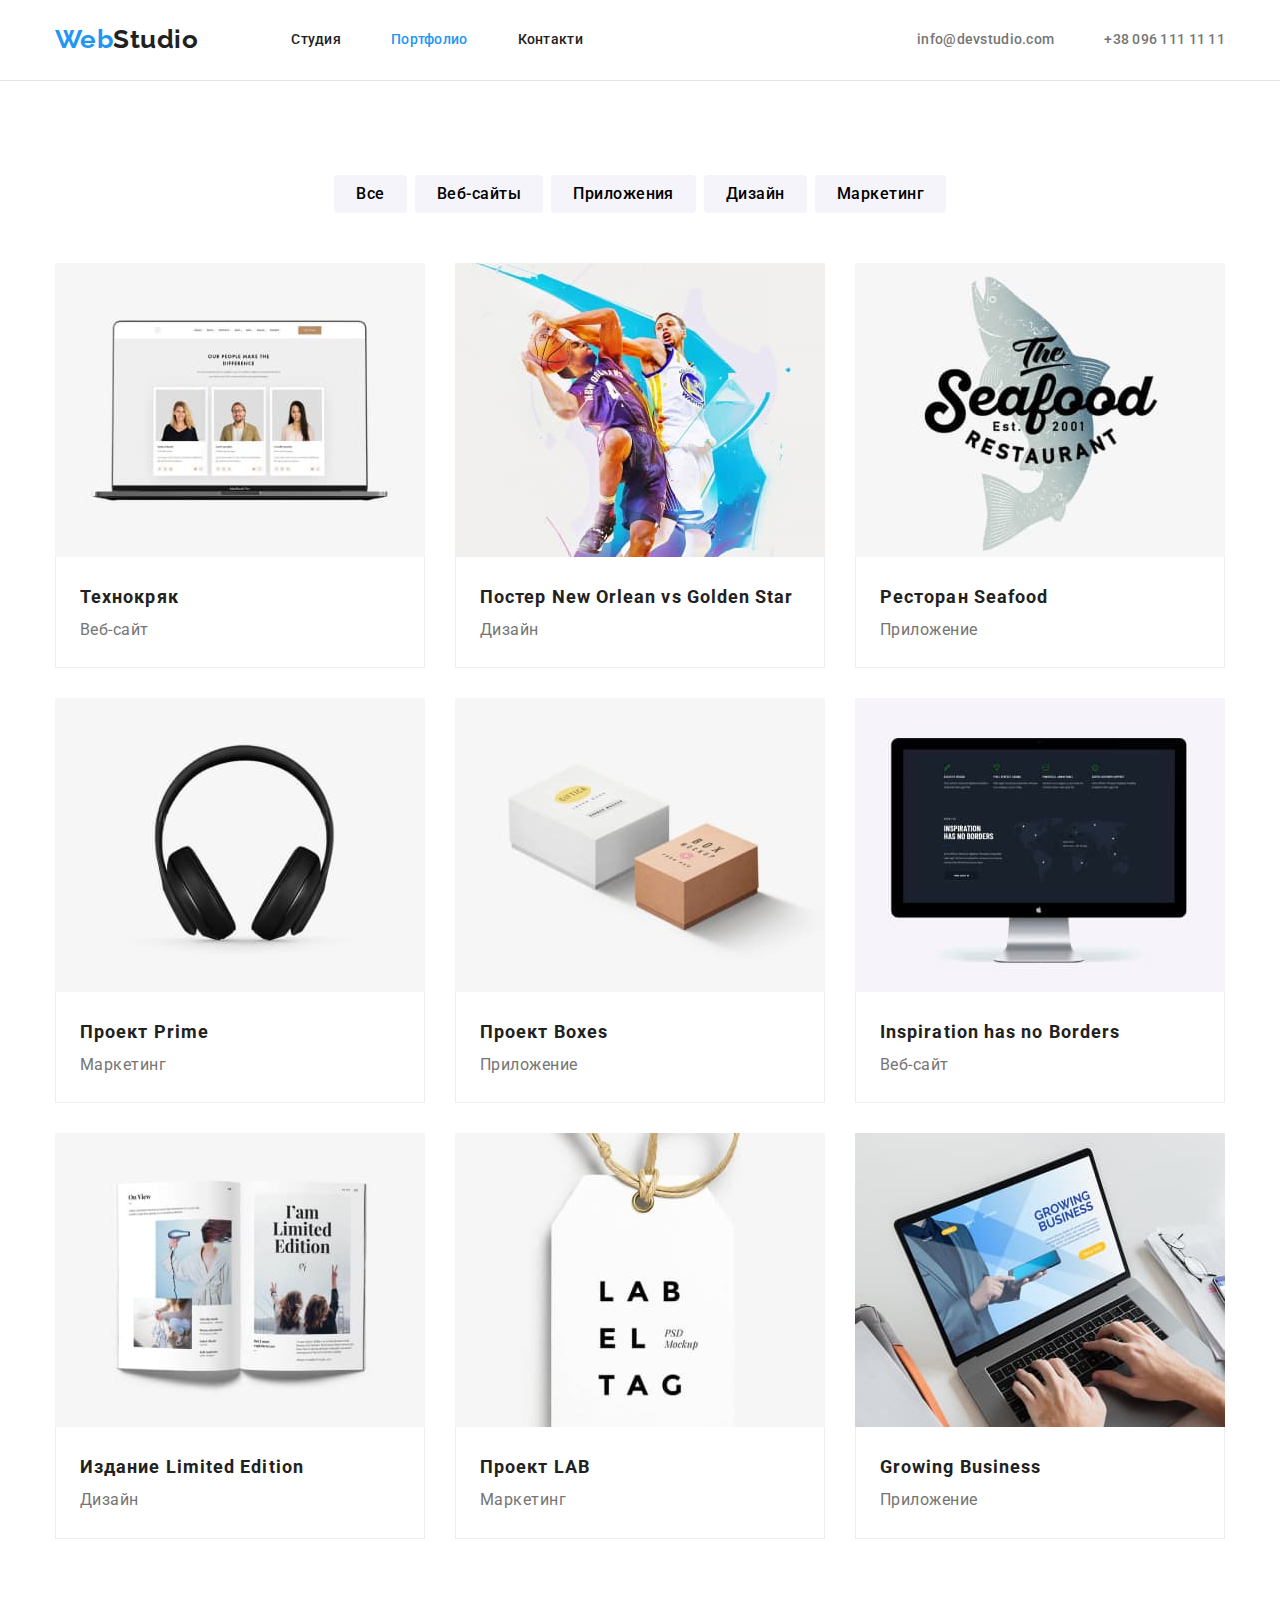
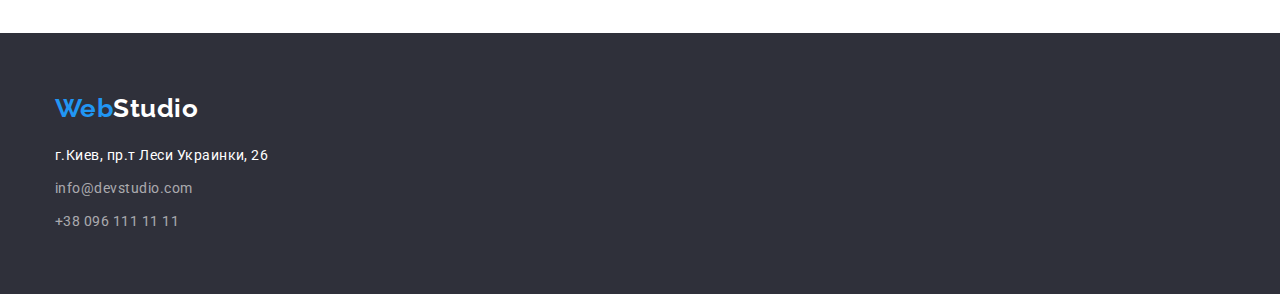
==== commit ab506807: "ss" ====
--- a/portfolio.html
+++ b/portfolio.html
@@ -18,7 +18,6 @@
     <link rel="stylesheet" href="./css/styles.css" />
   </head>
   <body>
-    <!-- portfolio header -->
     <!-- Header -->
     <header class="header-prt">
       <div class="container head-nav">
@@ -49,9 +48,9 @@
     <!-- main -->
     <main>
       <!-- portfolio -->
-      <section class="section-prt">
+      <section class="section-prt section">
         <div class="container">
-          <!-- <h1 class="hidden">Меню портфолио</h1> -->
+          <h1 class="hidden">Меню портфолио</h1>
 
           <ul class="btn-list">
             <li class="btn-item"><button class="btn secondary" type="button">Все</button></li>
--- a/css/styles.css
+++ b/css/styles.css
@@ -14,6 +14,13 @@
   background-color: var(--white-color);
   color: var(--title-text-color);
   letter-spacing: 0.03em;
+}
+.container {
+  margin-left: auto;
+  margin-right: auto;
+  width: 1200px;
+  padding-left: 15px;
+  padding-right: 15px;
 }
 
 a {
@@ -39,22 +46,23 @@
 }
 
 .hidden {
-  display: none;
+  position: absolute;
+  width: 1px;
+  height: 1px;
+  margin: -1px;
+  border: 0;
+  padding: 0;
+  white-space: nowrap;
+  clip-path: inset(100%);
+  clip: rect(0 0 0 0);
+  overflow: hidden;
 }
 /* Header */
 .header {
   background-color: var(--white-color);
   border-bottom: 1px solid var(--bgc-color-white);
 }
-
-.container {
-  margin-left: auto;
-  margin-right: auto;
-  width: 1200px;
-  padding-left: 15px;
-  padding-right: 15px;
-}
-
+/* Logo */
 .logo-top,
 .logo-bot,
 .web {
@@ -80,24 +88,6 @@
   margin-left: 93px;
 }
 
-.contact-list {
-  margin-left: auto;
-}
-.navigation,
-.contact-list {
-  display: flex;
-}
-
-.contact-item:not(:last-child) {
-  margin-right: 50px;
-}
-.nav-item:not(:last-child) {
-  margin-right: 50px;
-}
-.top-contact,
-.nav-link {
-  padding: 32px 0px;
-}
 .navigation .nav-link {
   display: block;
   color: var(--title-text-color);
@@ -107,13 +97,33 @@
   letter-spacing: 0.02em;
 }
 .navigation .nav-link:hover,
-.navigation .nav-link:focus,
-.navigation .nav-link:active {
+.navigation .nav-link:focus {
   color: var(--accent-color);
 }
 
 .nav-link.current {
   color: var(--accent-color);
+}
+
+.nav-item:not(:last-child) {
+  margin-right: 50px;
+}
+
+.contact-list {
+  margin-left: auto;
+}
+.navigation,
+.contact-list {
+  display: flex;
+}
+
+.contact-item:not(:last-child) {
+  margin-right: 50px;
+}
+
+.top-contact,
+.nav-link {
+  padding: 32px 0px;
 }
 
 /* Contact */
@@ -123,6 +133,7 @@
   line-height: 1.14;
   letter-spacing: 0.02em;
   color: var(--paragraf-color);
+
   display: block;
 }
 
@@ -193,11 +204,8 @@
   color: var(--white-color);
 }
 
-/* advantages */
-
-.advantages {
-  padding: 94px 0px;
-}
+/* Advantages */
+
 .advantages-list {
   display: flex;
   flex-wrap: wrap;
@@ -225,17 +233,6 @@
 }
 /* Our-work */
 
-.our-work {
-  padding-bottom: 94px;
-}
-.work-list {
-  display: flex;
-  justify-content: center;
-}
-.img-item:not(:last-child) {
-  margin-right: 30px;
-}
-
 .section-title {
   font-size: 36px;
   line-height: 1.16;
@@ -243,12 +240,20 @@
   margin-bottom: 50px;
 }
 
+.our-work {
+  padding-bottom: 94px;
+}
+.work-list {
+  display: flex;
+  justify-content: center;
+}
+.img-item:not(:last-child) {
+  margin-right: 30px;
+}
+
 /* Our Team */
 .our-members {
   background-color: #f5f4fa;
-}
-.our-members {
-  padding: 94px 0px;
 }
 
 .img-list {
@@ -306,8 +311,8 @@
   color: rgba(255, 255, 255, 1);
 }
 
-.bot-contact:hover,
-.bot-contact:focus {
+.bot-contact-link:hover,
+.bot-contact-link:focus {
   color: var(--accent-color);
 }
 
@@ -318,9 +323,9 @@
   border-bottom: 1px solid var(--bgc-color-white);
 }
 
-.section-prt {
-  padding-bottom: 68px;
-  padding-top: 120px;
+.section {
+  padding-bottom: 94px;
+  padding-top: 94px;
 }
 
 .prt-title {
